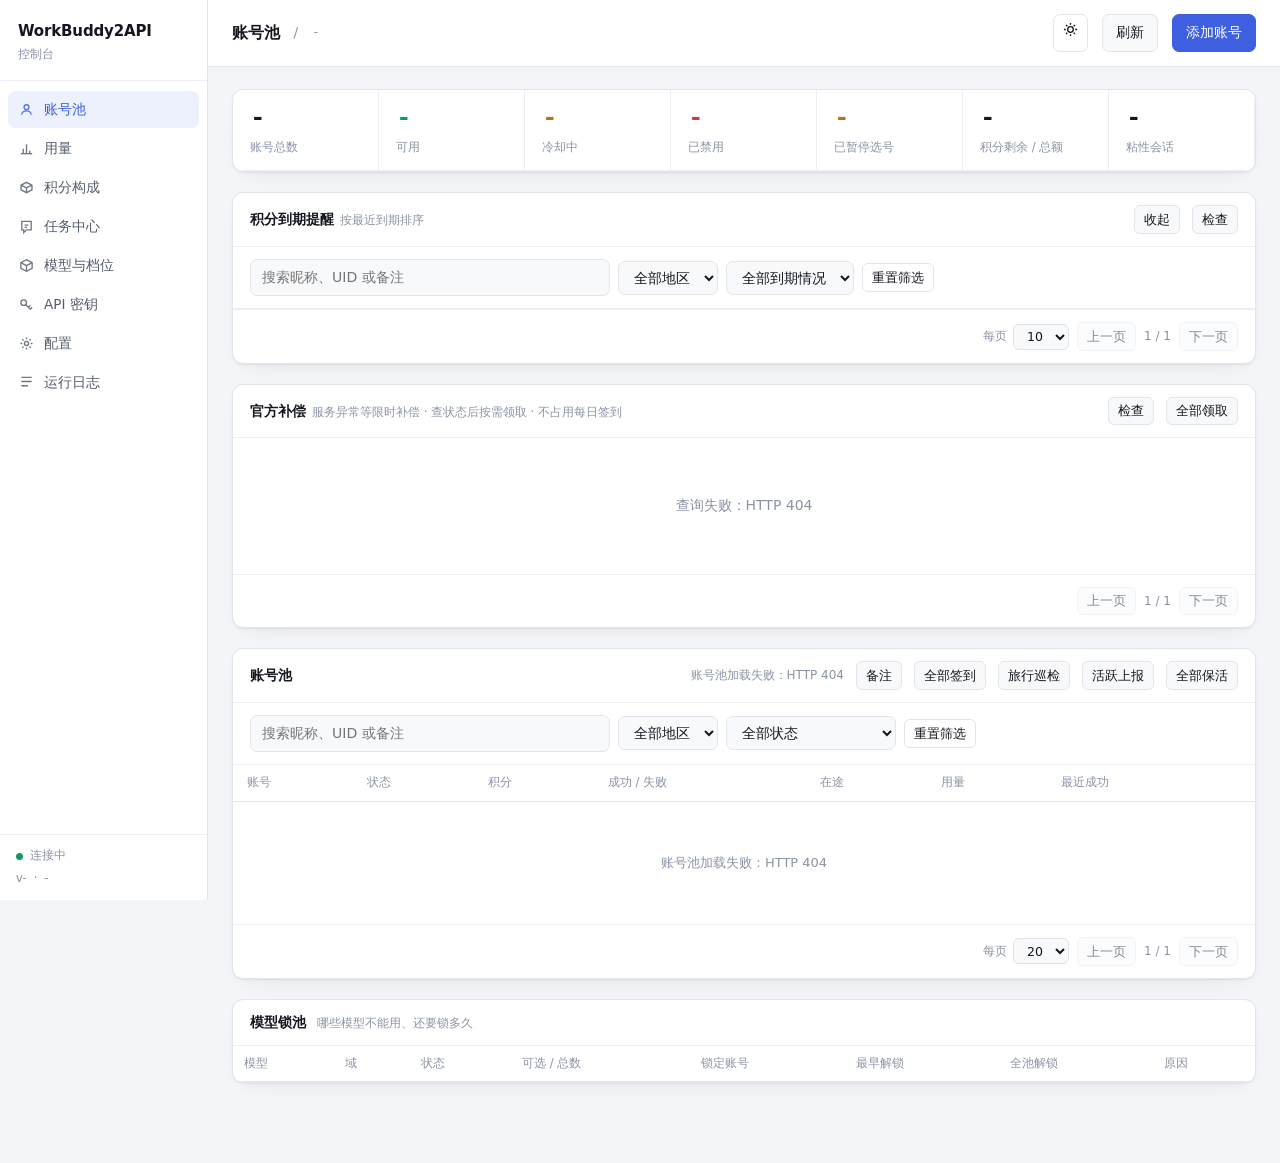
==== internal/panel/index.html @ a36b2958 "feat(panel): refine API key model permission editor" ====
<!DOCTYPE html>
<html lang="zh-CN" data-theme="dark">
<head>
<meta charset="utf-8">
<meta name="viewport" content="width=device-width, initial-scale=1">
<title>WorkBuddy2API · 控制台</title>
<style>
/* ── 设计令牌：明暗两套独立色板 ─────────────────────────────────────────
   冷石墨基调（仪表盘语言，非营销页）：底色分层 + 单一靛蓝强调（仅交互），
   语义色只给状态。等宽数字承载所有观测值，tabular-nums 对齐。 */
:root {
  --bg: #0c0e14; --surface: #14171f; --surface-2: #1a1e28; --raise: #202531;
  --line: #262c3a; --line-soft: #1e232e;
  --ink: #e8ebf2; --ink-2: #a8b0c2; --ink-3: #6b7488;
  --accent: #5b7cfa; --accent-ink: #ffffff; --accent-soft: rgba(91,124,250,.13);
  --ok: #3ddc97; --ok-soft: rgba(61,220,151,.12);
  --warn: #f5b544; --warn-soft: rgba(245,181,68,.12);
  --bad: #f0655f; --bad-soft: rgba(240,101,95,.12);
  --shadow: 0 1px 2px rgba(0,0,0,.4), 0 8px 24px -12px rgba(0,0,0,.5);
  --mono: ui-monospace, "Cascadia Mono", "SF Mono", Consolas, monospace;
  --sans: system-ui, -apple-system, "Segoe UI", "PingFang SC", "Microsoft YaHei", sans-serif;
}
[data-theme="light"] {
  --bg: #f4f5f8; --surface: #ffffff; --surface-2: #f8f9fb; --raise: #ffffff;
  --line: #e2e5ec; --line-soft: #eceef3;
  --ink: #14171f; --ink-2: #545c6e; --ink-3: #8b93a5;
  --accent: #3d5fe0; --accent-ink: #ffffff; --accent-soft: rgba(61,95,224,.09);
  --ok: #0f9d63; --ok-soft: rgba(15,157,99,.1);
  --warn: #b47611; --warn-soft: rgba(180,118,17,.11);
  --bad: #cf3b34; --bad-soft: rgba(207,59,52,.09);
  --shadow: 0 1px 2px rgba(16,20,32,.06), 0 8px 24px -14px rgba(16,20,32,.14);
}
* { box-sizing: border-box; margin: 0; padding: 0; }
[hidden] { display: none !important; }
html, body { height: 100%; }
body {
  background: var(--bg); color: var(--ink); font: 14px/1.55 var(--sans);
  -webkit-font-smoothing: antialiased;
}
::selection { background: var(--accent-soft); }
:focus-visible { outline: 2px solid var(--accent); outline-offset: 2px; border-radius: 4px; }
@media (prefers-reduced-motion: reduce) { * { transition: none !important; animation: none !important; } }

/* ── 壳层：左侧导航 + 主区 ─────────────────────────────────────────── */
.shell { display: grid; grid-template-columns: 208px 1fr; min-height: 100vh; }
.nav {
  background: var(--surface); border-right: 1px solid var(--line);
  display: flex; flex-direction: column; position: sticky; top: 0; height: 100vh;
}
.brand { padding: 20px 18px 16px; border-bottom: 1px solid var(--line-soft); }
.brand .name { font-weight: 650; letter-spacing: -.01em; font-size: 15px; }
.brand .sub { color: var(--ink-3); font-size: 11.5px; font-family: var(--mono); margin-top: 3px; }
.nav ul { list-style: none; padding: 10px 8px; flex: 1; }
.nav a {
  display: flex; align-items: center; gap: 10px; padding: 8px 11px; margin-bottom: 2px;
  color: var(--ink-2); text-decoration: none; border-radius: 7px; font-size: 13.5px;
}
.nav a:hover { background: var(--surface-2); color: var(--ink); }
.nav a.on { background: var(--accent-soft); color: var(--accent); font-weight: 550; }
.nav a svg { width: 15px; height: 15px; flex: none; opacity: .85; }
.nav .sig { padding: 12px 16px; border-top: 1px solid var(--line-soft); font-size: 11.5px; color: var(--ink-3); }
.nav .sig .row { display: flex; align-items: center; gap: 7px; }
/* 日志频道筛选 chips */
.chips { display: inline-flex; gap: 4px; align-items: center; }
.chips .chip { padding: 2px 10px; border-radius: 999px; }
.chips .chip.on { background: var(--accent-soft); color: var(--accent); border-color: transparent; font-weight: 550; }
.ln .lch { font-style: normal; display: inline-block; font-size: 10px; line-height: 1; padding: 2px 6px; border-radius: 4px; margin-right: 8px; vertical-align: 1px; }
.ln .lch.c-task { background: var(--accent-soft); color: var(--accent); }
.ln .lch.c-chat { background: var(--ok-soft); color: var(--ok); }
.ln .lch.c-sys { background: var(--surface-2); color: var(--ink-3); }

/* 任务中心 */
.tc-empty { display: flex; flex-direction: column; align-items: center; gap: 6px; padding: 42px 16px; color: var(--ink-3); }
.tc-empty svg { width: 42px; height: 42px; opacity: .55; margin-bottom: 6px; }
.tc-empty .t { font-weight: 550; color: var(--ink-2); }
.tc-empty .d { font-size: 12.5px; max-width: 34em; text-align: center; }
.sel-note { display: inline-flex; align-items: center; gap: 6px; font-size: 12px; color: var(--ink-3); white-space: nowrap; flex: none; }
.sel-note select {
  appearance: none; -webkit-appearance: none;
  background: var(--surface-2) url("data:image/svg+xml,%3Csvg xmlns='http://www.w3.org/2000/svg' width='10' height='6' viewBox='0 0 10 6'%3E%3Cpath d='M1 1l4 4 4-4' fill='none' stroke='%23888' stroke-width='1.6' stroke-linecap='round'/%3E%3C/svg%3E") no-repeat right 8px center;
  border: 1px solid var(--line); border-radius: 7px; color: var(--ink);
  font: 550 12px var(--sans); padding: 3px 24px 3px 9px; cursor: pointer;
}
.qprog { display: flex; align-items: center; gap: 12px; padding: 12px 16px 0; }
.qprog .qbar { flex: 1; height: 4px; border-radius: 3px; background: var(--surface-2); overflow: hidden; }
.qprog .qbar i { display: block; height: 100%; width: 0; background: var(--accent); border-radius: 3px; transition: width .5s ease; }
.qprog .note { font-variant-numeric: tabular-nums; white-space: nowrap; }
.qgroup { padding: 4px 0 10px; }
.qgroup + .qgroup { border-top: 1px solid var(--line-soft); }
.qgroup header {
  display: flex; align-items: baseline; gap: 9px; padding: 10px 16px 6px;
  background: none; border: none; box-shadow: none;
}
.qgroup header .nm { font-weight: 600; font-size: 13.5px; }
.qgroup header .cnt { font-size: 12px; color: var(--ink-3); font-variant-numeric: tabular-nums; }
.qrow {
  display: grid; grid-template-columns: 118px 1fr 52px 84px minmax(120px, 240px);
  gap: 10px; align-items: center; padding: 7.5px 16px; font-size: 13px;
}
.qrow:hover { background: var(--surface-2); }
.qrow .code { font: 11.5px/1.35 var(--mono); color: var(--ink-3); overflow: hidden; text-overflow: ellipsis; white-space: nowrap; }
.qrow .name { display: flex; align-items: center; gap: 7px; min-width: 0; }
.qrow .name .t { overflow: hidden; text-overflow: ellipsis; white-space: nowrap; }
.qrow .prog { font-variant-numeric: tabular-nums; color: var(--ink-2); text-align: right; }
.qrow .st { display: inline-flex; align-items: center; gap: 6px; white-space: nowrap; }
.qrow .msg { font-size: 12px; color: var(--ink-2); overflow: hidden; text-overflow: ellipsis; white-space: nowrap; }
.qdot { width: 7px; height: 7px; border-radius: 50%; flex: none; }
.qdot.done { background: var(--ok); }
.qdot.run { background: var(--accent); animation: qpulse 1.2s ease-in-out infinite; }
.qdot.wait { background: none; border: 1.5px solid var(--ink-3); }
.qdot.err { background: var(--bad); }
.qdot.skip { background: var(--ink-3); }
@keyframes qpulse { 50% { opacity: .35; } }
@media (prefers-reduced-motion: reduce) { .qdot.run { animation: none; } }
.srow { display: grid; grid-template-columns: minmax(150px, 210px) 1fr auto; gap: 14px; align-items: center; padding: 13px 16px; }
.srow + .srow { border-top: 1px solid var(--line-soft); }
.srow .who .nm { font-weight: 600; font-size: 13.5px; overflow: hidden; text-overflow: ellipsis; white-space: nowrap; }
.srow .who .id { font: 10.5px var(--mono); color: var(--ink-3); margin-top: 2px; overflow: hidden; text-overflow: ellipsis; white-space: nowrap; }
.shead {
  display: grid; grid-template-columns: minmax(150px, 210px) 1fr auto;
  gap: 14px; align-items: center; padding: 9px 16px 7px;
  font-size: 11.5px; color: var(--ink-3); border-bottom: 1px solid var(--line-soft);
}
.shead .stasks span { overflow: hidden; text-overflow: ellipsis; white-space: nowrap; }
.stasks { display: grid; grid-template-columns: repeat(5, minmax(64px, 1fr)); gap: 6px 10px; }
.stask { display: inline-flex; align-items: center; gap: 6px; font-size: 12.5px; color: var(--ink-2); }
.stask .mark { font-size: 13px; line-height: 1; width: 14px; text-align: center; flex: none; }
.stask.ok .mark { color: var(--ok); }
.stask.warn .mark { color: var(--warn); } .stask.warn .fr { color: var(--warn); font-variant-numeric: tabular-nums; }
.stask.todo { color: var(--ink-3); }
.srow .luck { display: flex; align-items: center; gap: 5px; font-size: 12.5px; color: var(--ink-2); font-variant-numeric: tabular-nums; white-space: nowrap; }
.srow .luck svg { width: 14px; height: 14px; opacity: .7; }
.srow .err { grid-column: 1 / -1; font-size: 12px; color: var(--bad); margin-top: -4px; }
.pulse { width: 7px; height: 7px; border-radius: 50%; background: var(--ok); flex: none; }
.pulse.bad { background: var(--bad); }
.pulse.warn { background: var(--warn); }

.main { min-width: 0; display: flex; flex-direction: column; }
.topbar {
  display: flex; align-items: center; gap: 14px; padding: 14px 24px;
  border-bottom: 1px solid var(--line); background: var(--surface); position: sticky; top: 0; z-index: 20;
}
.topbar h2 { font-size: 15.5px; font-weight: 620; letter-spacing: -.01em; }
.topbar .sep { color: var(--ink-3); }
.topbar .meta { color: var(--ink-3); font-size: 12px; font-family: var(--mono); }
.topbar .grow { flex: 1; }
.view { padding: 22px 24px 60px; max-width: 1560px; margin: 0 auto; width: 100%; }
.view[hidden] { display: none; }

/* ── 控件 ─────────────────────────────────────────────────────────── */
button {
  font: inherit; color: var(--ink); background: var(--surface-2);
  border: 1px solid var(--line); border-radius: 7px; padding: 7px 13px; cursor: pointer;
  transition: border-color .12s, background .12s;
}
button:hover:not(:disabled) { border-color: var(--accent); }
button:disabled { opacity: .5; cursor: default; }
button.primary { background: var(--accent); border-color: var(--accent); color: var(--accent-ink); font-weight: 550; }
button.primary:hover:not(:disabled) { filter: brightness(1.08); }
button.ghost { background: transparent; }
button.danger { color: var(--bad); }
button.danger:hover:not(:disabled) { border-color: var(--bad); }
button.xs { padding: 3.5px 9px; font-size: 12.5px; border-radius: 6px; white-space: nowrap; }
/* select.xs：header 里的紧凑选择框。通用 input/select 规则是 width:100%（表单页用），
   header 里若不收窄会把同行 note 挤到换行——收成内容宽并压小外观，与 button.xs 同款。 */
select.xs { width: auto; padding: 3.5px 9px; font-size: 12.5px; border-radius: 6px; }
button.icon { padding: 7px 9px; }
input, select {
  font: inherit; color: var(--ink); background: var(--surface-2);
  border: 1px solid var(--line); border-radius: 7px; padding: 7px 11px; width: 100%;
}
input:focus, select:focus { outline: none; border-color: var(--accent); }
input.invalid { border-color: var(--bad); background: var(--bad-soft); }
input.invalid:focus { border-color: var(--bad); }
input[type=checkbox] { width: auto; accent-color: var(--accent); }
label.fld { display: block; margin-bottom: 14px; }
label.fld > .lb { display: block; font-size: 12.5px; color: var(--ink-2); margin-bottom: 5px; }
label.fld > .hint { display: block; font-size: 11.5px; color: var(--ink-3); margin-top: 4px; }
.inline { display: flex; align-items: center; gap: 9px; }

/* ── 统计条（观测区）──────────────────────────────────────────────── */
.stats {
  display: grid; grid-template-columns: repeat(7, 1fr);
  border: 1px solid var(--line); border-radius: 11px; background: var(--surface);
  overflow: hidden; margin-bottom: 20px; box-shadow: var(--shadow);
}
@media (max-width: 980px) { .stats { grid-template-columns: repeat(3, 1fr); } }
@media (max-width: 560px) { .stats { grid-template-columns: repeat(2, 1fr); } }
.stat { padding: 14px 17px; border-right: 1px solid var(--line-soft); border-bottom: 1px solid var(--line-soft); }
.stat .v { font: 600 26px/1.15 var(--mono); font-variant-numeric: tabular-nums; letter-spacing: -.02em; white-space: nowrap; }
.stat .k { color: var(--ink-3); font-size: 11.5px; margin-top: 5px; }
.stat.good .v { color: var(--ok); } .stat.warn .v { color: var(--warn); } .stat.bad .v { color: var(--bad); }

/* ── 面板块 ───────────────────────────────────────────────────────── */
.box { background: var(--surface); border: 1px solid var(--line); border-radius: 11px; box-shadow: var(--shadow); margin-bottom: 20px; overflow: hidden; }
.box > header { display: flex; align-items: center; gap: 12px; padding: 12px 17px; border-bottom: 1px solid var(--line-soft); }
.box > header h3 { font-size: 13.5px; font-weight: 600; }
.box > header h3 .hint { font-size: 11.5px; font-weight: 400; color: var(--ink-3); margin-left: 6px; }
.box > header .grow { flex: 1; }
.box > header .note { color: var(--ink-3); font-size: 12px; white-space: nowrap; }
/* 面板块头部的下拉/输入按内容取宽：全局 input/select 是 width:100%（配置表单要整行），
   在 header 里会把标题挤成两行、把"近 3 天"这类短选项拉成一整条。 */
.box > header select, .box > header input { width: auto; }
.box > header h3 { white-space: nowrap; }
.box .pad { padding: 17px; }
.list-tools, .list-pager { display: flex; flex-wrap: wrap; align-items: center; gap: 8px; }
.list-tools { padding: 12px 17px; border-bottom: 1px solid var(--line-soft); }
.list-tools input[type=search] { flex: 1 1 220px; min-width: 140px; width: auto; max-width: 360px; }
.list-tools select { width: auto; max-width: 100%; }
.list-tools .note { margin-left: auto; color: var(--ink-3); font-size: 12px; }
.list-pager { padding: 12px 17px; border-top: 1px solid var(--line-soft); font-size: 12px; color: var(--ink-3); }
.list-pager .page-info { flex: 1 1 180px; font-variant-numeric: tabular-nums; }
.list-pager label { display: inline-flex; align-items: center; gap: 6px; }
.list-pager select { width: auto; }
#expPad { padding: 0; }
#expList { padding: 0 17px; }
#expBox > header { flex-wrap: wrap; }
#expBox > header h3 { white-space: normal; }
#expBox > header .grow { display: none; }
#expBox > header .note { flex: 1 1 260px; white-space: normal; }
#expBox > header button { flex: none; }
@media (max-width: 600px) {
  .list-tools, .list-pager { padding: 10px 12px; }
  .list-tools input[type=search] { flex-basis: 100%; max-width: none; }
  .list-tools .note { flex-basis: 100%; margin-left: 0; }
  .list-pager .page-info { flex-basis: 100%; }
  #expList { padding: 0 12px; }
  #expBox > header .note { flex-basis: 180px; }
}
/* 补偿活动行：昵称 / 状态标 / 截止倒计时 / 额度 / 领取按钮，单行紧凑排布。
   沿用 .tag 体系染色（ok=已领、warn=待领、bad=临期、mute=中性信息）。 */
.comp-row { display: flex; align-items: center; gap: 9px; padding: 7px 0; border-bottom: 1px solid var(--line-soft); }
.comp-row:last-child { border-bottom: none; }

/* ── 账号表（签名元素：健康色条 + 积分量条）───────────────────────── */
.tbl-wrap { overflow-x: auto; }
.acc { width: 100%; border-collapse: collapse; font-size: 13px; min-width: 640px; }
.acc th {
  text-align: left; font-weight: 500; font-size: 11.5px; color: var(--ink-3);
  padding: 9px 11px; border-bottom: 1px solid var(--line); white-space: nowrap;
}
.acc td { padding: 11px; border-bottom: 1px solid var(--line-soft); vertical-align: middle; }
.acc tr:last-child td { border-bottom: none; }
.acc tbody tr:hover { background: var(--surface-2); }
/* 健康色条用真实单元格（td.mark）实现，而不是 tr::before 伪元素：
   伪元素在表格行内会被浏览器当作匿名单元格插入行首，整行内容右移一列、
   与表头错位——窗口越宽列越宽越明显。 */
.acc .mark { width: 3px; min-width: 3px; padding: 0; }
.acc .mark i { display: block; width: 3px; height: 100%; min-height: 36px; background: var(--ok); }
.acc tbody tr.cool .mark i { background: var(--warn); }
.acc tbody tr.off .mark i { background: var(--bad); }
/* 模型表无色条（健康指示只属于账号表）。 */
.acc.md .mark { display: none; }
/* 操作列用 width:1px + nowrap 的经典技巧：列宽恰为内容宽，其余列按内容自适应 */
.acc .c-acts { width: 1px; white-space: nowrap; }
/* 档位标签列：允许换行在标签之间（不拆字），并给足最小宽度 */
.acc .efs { min-width: 150px; }
.acc .efs .tag { margin: 1px 0; }
/* 模型表：紧凑一些，7 列在常见窗口下尽量免横向滚动 */
.acc.md { min-width: 700px; }
.acc.md th, .acc.md td { padding: 10px 9px; }
.who { min-width: 118px; max-width: 200px; }
#taskTable .who { max-width: 360px; }
#taskTable .who .nm, #taskTable .who .id { white-space: normal; word-break: break-all; }
.who .nm { font-weight: 550; overflow: hidden; text-overflow: ellipsis; white-space: nowrap; }
.who .id { font-family: var(--mono); font-size: 11.5px; color: var(--ink-3); margin-top: 1px; overflow: hidden; text-overflow: ellipsis; white-space: nowrap; }
.acc.md .who .nm { display: flex; align-items: center; gap: 6px; min-width: 0; }
.acc.md .who .nm .mid { min-width: 0; overflow: hidden; text-overflow: ellipsis; }
.realm-tag { display: inline-block; margin-left: 6px; padding: 1px 5px; border-radius: 4px; font: 500 10px/1 var(--sans); color: var(--accent); background: var(--accent-soft); border: 1px solid color-mix(in srgb, var(--accent) 22%, transparent); vertical-align: 1px; }
.realm-row { display: flex; align-items: center; gap: 14px; padding: 4px 0 10px; }
.realm-opt { display: inline-flex; align-items: center; gap: 5px; font-size: 12.5px; color: var(--ink-2); cursor: pointer; }
.realm-opt input { accent-color: var(--accent); margin: 0; }
.num { font-family: var(--mono); font-variant-numeric: tabular-nums; white-space: nowrap; }
.usage-cell { min-width: 268px; }
.usage-line {
  display: inline-flex; align-items: center; gap: 4px; max-width: 100%;
  font: 600 11.5px/1.25 var(--mono); font-variant-numeric: tabular-nums; white-space: nowrap;
}
.usage-item {
  display: inline-flex; align-items: baseline; padding: 3px 6px; border: 1px solid transparent;
  border-radius: 5px; background: var(--surface-2);
}
.usage-item b { font-weight: 650; }
.usage-item em { margin-left: 2px; font: 500 10px/1 var(--sans); font-style: normal; }
.usage-count { color: var(--accent); background: var(--accent-soft); border-color: color-mix(in srgb, var(--accent) 18%, transparent); }
.usage-total {
  color: var(--accent); background: var(--accent-soft);
  border-color: color-mix(in srgb, var(--accent) 24%, transparent);
  box-shadow: inset 0 0 0 1px color-mix(in srgb, var(--accent) 6%, transparent);
}
.usage-total b { font-size: 12px; letter-spacing: -.02em; }
.usage-total em { color: var(--ink-2); }
.usage-latency { color: var(--warn); background: var(--warn-soft); border-color: color-mix(in srgb, var(--warn) 18%, transparent); }
.usage-rate { color: var(--ok); background: var(--ok-soft); border-color: color-mix(in srgb, var(--ok) 18%, transparent); }
.cred { min-width: 84px; }
.cred .n { font-family: var(--mono); font-variant-numeric: tabular-nums; font-size: 13px; white-space: nowrap; }
.cred .n .of { color: var(--ink-3); font-size: 11px; }
.bar { height: 3px; background: var(--line); border-radius: 2px; margin-top: 5px; overflow: hidden; max-width: 88px; }
.bar i { display: block; height: 100%; background: var(--accent); border-radius: 2px; }
.tag {
  display: inline-flex; align-items: center; gap: 5px; padding: 1px 9px;
  border-radius: 999px; font-size: 11.5px; font-weight: 500; white-space: nowrap;
}
.tag.ok { background: var(--ok-soft); color: var(--ok); }
.tag.warn { background: var(--warn-soft); color: var(--warn); }
.tag.bad { background: var(--bad-soft); color: var(--bad); }
.tag.mute { background: var(--surface-2); color: var(--ink-3); border: 1px solid var(--line); }
.md-avail { flex: none; padding: 0 6px; font-size: 10.5px; line-height: 16px; }
.rate-limits { display: flex; flex-direction: column; gap: 4px; margin-top: 6px; min-width: 210px; }
.rate-limit {
  display: flex; align-items: baseline; gap: 6px; padding: 4px 7px;
  border: 1px solid color-mix(in srgb, var(--warn) 24%, var(--line));
  border-radius: 6px; background: var(--warn-soft); font-size: 11.5px; line-height: 1.35;
}
.rate-limit.model-unavailable { border-color: var(--line); background: var(--surface-2); color: var(--ink-3); }
.rate-limit b { color: var(--ink); font-family: var(--mono); font-weight: 600; }
.rate-limit span { color: var(--ink-2); }
.acts { display: flex; gap: 5px; justify-content: flex-end; white-space: nowrap; }
.acts button { padding: 3.5px 8px; font-size: 12.5px; white-space: nowrap; flex: none; }

.empty { padding: 40px 20px; text-align: center; color: var(--ink-3); }
.empty .big { font-size: 14px; color: var(--ink-2); margin-bottom: 6px; }

/* ── 日志（终端质感）────────────────────────────────────────────── */
#logBox {
  max-height: 420px; overflow: auto; margin: 0; padding: 15px 17px;
  font: 12px/1.75 var(--mono); white-space: pre-wrap; word-break: break-all; color: var(--ink-2);
}
#logBox .ln { display: block; }
#logBox .ln.e { color: var(--bad); }
#logBox .ln.w { color: var(--warn); }
#view-logs .box > header { flex-wrap: wrap; }
#reqSummary, #reqNote { min-width: 0; overflow: hidden; text-overflow: ellipsis; white-space: nowrap; }
#reqSummary { flex: 1 1 320px; }
#reqNote { flex: 0 1 260px; text-align: right; }

/* ── 配置表单 ─────────────────────────────────────────────────────── */
.grid2 { display: grid; grid-template-columns: 1fr 1fr; gap: 0 20px; }
.grid3 { display: grid; grid-template-columns: 1fr 1fr 1fr; gap: 0 16px; }
@media (max-width: 860px) { .grid2, .grid3 { grid-template-columns: 1fr; } }
fieldset { border: none; margin-bottom: 6px; }
legend { font-size: 12px; color: var(--ink-3); font-weight: 600; padding-bottom: 10px; }
.hr { height: 1px; background: var(--line-soft); margin: 4px 0 16px; }
.switch { display: flex; align-items: center; justify-content: space-between; padding: 9px 0; }
.switch .lb { font-size: 13.5px; }
.savebar {
  display: flex; align-items: center; gap: 12px; padding: 13px 17px;
  border-top: 1px solid var(--line-soft); background: var(--surface-2);
  position: sticky; bottom: 0;
}
.savebar .grow { flex: 1; }
.restart-note { color: var(--warn); font-size: 12.5px; }

/* ── 弹层 ─────────────────────────────────────────────────────────── */
.veil { position: fixed; inset: 0; background: rgba(6,8,13,.62); backdrop-filter: blur(2px); display: none; z-index: 60; }
.veil.on { display: flex; align-items: center; justify-content: center; padding: 20px; }
.dlg {
  background: var(--surface); border: 1px solid var(--line); border-radius: 13px;
  width: 560px; max-width: 100%; max-height: 86vh; display: flex; flex-direction: column;
  box-shadow: 0 24px 64px -24px rgba(0,0,0,.6);
}
.dlg header { padding: 17px 20px 13px; border-bottom: 1px solid var(--line-soft); }
.dlg header h3 { font-size: 15px; font-weight: 620; }
.dlg header .hint { color: var(--ink-3); font-size: 12.5px; margin-top: 5px; }
.dlg .body { padding: 18px 20px; overflow: auto; }
.dlg footer { padding: 13px 20px; border-top: 1px solid var(--line-soft); display: flex; gap: 10px; }
.dlg footer .grow { flex: 1; }
.dlg .tabs { display: inline-flex; gap: 2px; background: var(--surface-2); border-radius: 9px; padding: 3px; margin-left: 10px; vertical-align: middle; }
.dlg .tabs .tab { padding: 4px 14px; border-radius: 7px; border: none; background: transparent; color: var(--ink-3); font: 550 12.5px var(--sans); cursor: pointer; }
.dlg .tabs .tab.on { background: var(--surface); color: var(--ink); box-shadow: 0 1px 3px rgba(0,0,0,.25); }
.tab-panel + .tab-panel { border-top: 1px solid var(--line-soft); margin: 0 -20px; padding: 14px 20px 0; }
.url {
  background: var(--surface-2); border: 1px solid var(--line); border-radius: 8px;
  padding: 11px 13px; font: 12px var(--mono); word-break: break-all; color: var(--accent);
  margin: 8px 0 12px; user-select: all;
}
.state { font-size: 13px; color: var(--ink-2); display: flex; align-items: center; gap: 8px; }
.state.ok { color: var(--ok); } .state.err { color: var(--bad); }
.dots::after { content: "…"; animation: blink 1.2s steps(4) infinite; }
@keyframes blink { 0% { opacity: 1; } 50% { opacity: .3; } 100% { opacity: 1; } }

/* ── 券码弹窗（票券式卡片，类名全部 vc- 前缀防越界）────────────────── */
.vc-acct { display: flex; align-items: baseline; gap: 7px; margin: 18px 2px 8px;
  font-size: 12px; color: var(--ink-3); }
.vc-acct:first-child { margin-top: 4px; }
.vc-acct .nm { font-weight: 650; font-size: 13px; color: var(--ink-2); }
.vc { border: 1px solid var(--line); border-radius: 11px; overflow: hidden; margin: 0 0 10px;
  background: var(--surface); transition: border-color .15s; }
.vc:hover { border-color: var(--accent); }
.vc .hd { display: flex; align-items: center; gap: 8px; padding: 12px 14px 4px; }
.vc .hd .nm { font-weight: 640; font-size: 14px; }
.vc .hd .tag { margin-left: auto; }
.vc .meta { padding: 2px 14px 10px; font-size: 11.5px; color: var(--ink-3); }
.vc .sep { border-top: 1px dashed var(--line); margin: 0 12px; }
.vc .ft { display: flex; align-items: center; gap: 12px; padding: 10px 14px; }
.vc .ft .lab { font-size: 11.5px; color: var(--ink-3); flex: none; }
.vc .ft code { font: 600 15px/1 var(--mono); letter-spacing: 1.2px; user-select: all;
  background: var(--surface-2); border: 1px solid var(--line-soft);
  border-radius: 7px; padding: 7px 12px; }
.vc .ft .acts { margin-left: auto; display: flex; gap: 8px; flex: none; }
.vc .vc-qr { border-top: 1px dashed var(--line); padding: 14px; display: flex; justify-content: center; }
.vc .vc-qr svg { border-radius: 6px; }
/* 过期态：只淡标题与元信息（保持券码可读），边框改虚线示意作废 */
.vc.expired { border-style: dashed; }
.vc.expired .hd, .vc.expired .meta { opacity: .55; }

/* ── Toast ───────────────────────────────────────────────────────── */
#toasts { position: fixed; right: 20px; bottom: 20px; z-index: 90; display: flex; flex-direction: column; gap: 8px; align-items: flex-end; }
.tst {
  background: var(--raise); border: 1px solid var(--line); border-left: 3px solid var(--ink-3);
  border-radius: 8px; padding: 10px 15px; font-size: 13px; box-shadow: var(--shadow); max-width: 380px;
}
.tst.ok { border-left-color: var(--ok); } .tst.err { border-left-color: var(--bad); }

@media (max-width: 760px) {
  .shell { grid-template-columns: 1fr; }
  .nav { position: static; height: auto; flex-direction: row; align-items: center; overflow-x: auto; }
  .nav ul { display: flex; padding: 8px; } .nav .sig { border: none; }
  .stat { border-right: none; border-bottom: 1px solid var(--line-soft); }
}
  /* ── 用量视图 ─────────────────────────────────────────────────────
     这一页一屏要放下「两组 KPI + 图表 + 三张表」，所以视觉语言比账号池更轻：
     卡片用左侧色轨区分语义，数字用等宽体对齐，分隔靠留白而不是更多边框。 */
  /* KPI 卡：左侧 3px 色轨是唯一的重色，数值大、标签小，扫一眼就能读出量级。 */
  .kpis { display: grid; grid-template-columns: repeat(6, minmax(0, 1fr));
    gap: 10px; padding: 14px 17px 2px; }
  .kpis.k4 { grid-template-columns: repeat(4, minmax(0, 1fr)); }
  @media (max-width: 1180px) { .kpis { grid-template-columns: repeat(3, minmax(0, 1fr)); } }
  @media (max-width: 700px) { .kpis, .kpis.k4 { grid-template-columns: repeat(2, minmax(0, 1fr)); } }
  .kpi {
    position: relative; min-width: 0; overflow: hidden;
    background: var(--surface-2); border: 1px solid var(--line-soft);
    border-radius: 10px; padding: 11px 14px 12px 16px;
  }
  .kpi::before {
    content: ''; position: absolute; left: 0; top: 0; bottom: 0; width: 3px;
    background: var(--kpi-c, var(--ink-3)); opacity: .9;
  }
  .kpi .k { font-size: 11.5px; color: var(--ink-3); white-space: nowrap;
    overflow: hidden; text-overflow: ellipsis; }
  .kpi .v { font: 600 23px/1.15 var(--mono); font-variant-numeric: tabular-nums;
    letter-spacing: -.02em; margin-top: 5px; white-space: nowrap; }
  .kpi .s { font-size: 11px; color: var(--ink-3); margin-top: 4px; white-space: nowrap;
    overflow: hidden; text-overflow: ellipsis; }
  .kpi.c-accent { --kpi-c: var(--accent); } .kpi.c-accent .v { color: var(--accent); }
  .kpi.c-ok { --kpi-c: var(--ok); } .kpi.c-ok .v { color: var(--ok); }
  .kpi.c-warn { --kpi-c: var(--warn); } .kpi.c-warn .v { color: var(--warn); }
  .kpi.c-bad { --kpi-c: var(--bad); } .kpi.c-bad .v { color: var(--bad); }
  .kpi.c-mute { --kpi-c: var(--line); }
  /* 中性但带一点主色：用于 prompt / 平均延迟这类"要看但不抢眼"的指标——
     纯灰轨在深色主题下几乎看不见，纯主色又会让六张卡都在喊。 */
  .kpi.c-soft { --kpi-c: color-mix(in srgb, var(--accent) 45%, var(--line)); }
  /* KPI 内的构成条（总 token 卡的 prompt/completion 占比） */
  .kpi .kbar { display: flex; height: 4px; border-radius: 3px; overflow: hidden;
    background: var(--line); margin-top: 7px; }
  .kpi .kbar i { display: block; height: 100%; min-width: 2px; }

  .uschart { border: 1px solid var(--line-soft); border-radius: 10px; overflow: hidden;
    background: var(--surface-2); }
  .uschart-hd { display: flex; align-items: center; gap: 10px; padding: 10px 14px;
    border-bottom: 1px solid var(--line-soft); font-size: 12px; }
  .uschart-hd .lb { color: var(--ink-2); font-weight: 600; }
  .uschart-hd .legend { color: var(--ink-3); font-size: 11.5px; display: flex; align-items: center; gap: 6px; }
  .uschart-hd .legend .sep { width: 1px; height: 11px; background: var(--line); margin: 0 3px; }
  .uschart-hd .sw { width: 9px; height: 9px; border-radius: 2px; display: inline-block; }
  .uschart-hd .sw-p { background: var(--accent); }
  .uschart-hd .sw-c { background: var(--ok); }
  .uschart-hd .sw-t { background: var(--warn); }
  .uschart-body { padding: 8px 10px 4px; }
  .uschart-body svg { display: block; width: 100%; height: auto; }
  .uschart-body .ax { stroke: var(--line); stroke-width: 1; }
  .uschart-body .gl { stroke: var(--line-soft); stroke-width: 1; stroke-dasharray: 2 3; opacity: .75; }
  .uschart-body .avg { stroke: var(--warn); stroke-width: 1; stroke-dasharray: 4 4; opacity: .55; }
  .uschart-body .tk { fill: var(--ink-3); font: 10px var(--mono); }
  .uschart-body .tk-avg { fill: var(--warn); font: 10px var(--mono); opacity: .9; }
  .uschart-body .tk-peak { fill: var(--ink-2); font: 600 10px var(--mono); }
  .uschart-body rect.usbar { transition: opacity .12s; }
  .uschart-body rect.usbar:hover { opacity: .78; }
  .uschart-body .us-empty { padding: 30px 0; text-align: center; color: var(--ink-3); font-size: 12.5px; }

  /* 用量表内的 prompt/completion 占比条。用 .us-mix 而不是复用账号池的 .bar：
     全局 .bar 是块级容器（积分条），同优先级下会互相覆盖（v1.9.0 回归）。 */
  .us-mix { display: flex; height: 3px; border-radius: 2px; overflow: hidden;
    background: var(--line); margin-top: 5px; min-width: 60px; }
  .us-mix i { display: block; height: 100%; }
  .us-mix .p { background: var(--accent); }
  .us-mix .c { background: var(--ok); }
  /* 表内 zebra：三张表行数多，靠极淡的交替底色帮眼睛横向对齐。 */
  .acc.zebra tbody tr:nth-child(even) { background: color-mix(in srgb, var(--surface-2) 55%, transparent); }
  .acc.zebra tbody tr:hover { background: var(--surface-2); }

  /* ── 积分构成 ───────────────────────────────────────────────── */
  .pk-grid { display: flex; flex-wrap: wrap; gap: 10px; }
  .pk-card { flex: 1 1 220px; min-width: 200px; border: 1px solid var(--line-soft);
    border-radius: 8px; padding: 11px 13px; }
  .pk-card .who { display: flex; align-items: baseline; gap: 7px; margin-bottom: 7px; }
  .pk-card .nm { font-weight: 600; font-size: 13px; }
  .pk-card .realm { font-size: 11px; color: var(--ink-3); font-family: var(--mono); }
  .pk-card .big { font: 600 24px/1.1 var(--mono); font-variant-numeric: tabular-nums; }
  .pk-card .sub { font-size: 11.5px; color: var(--ink-3); margin-top: 3px; }
  .pk-card .mixbar { display: flex; height: 7px; border-radius: 4px; overflow: hidden;
    margin-top: 8px; background: var(--surface-2); }
  .pk-card .mixbar i { display: block; height: 100%; }
  .pk-card .err { color: var(--warn); font-size: 12px; }
  .pk-legend { display: flex; flex-wrap: wrap; gap: 4px 12px; margin-top: 7px;
    font-size: 11px; color: var(--ink-3); }
  .pk-legend span { display: flex; align-items: center; gap: 5px; }
  .pk-legend i { width: 9px; height: 9px; border-radius: 2px; display: inline-block; }
  .pk-group-summary td { padding: 7px 11px; background: var(--surface-2); }
  .pk-group-toggle { width: 100%; padding: 4px 0; border: 0; background: transparent;
    color: var(--ink-2); text-align: left; }
  .pk-group-toggle:hover:not(:disabled) { border: 0; color: var(--accent); }
  .pk-hidden-row[hidden] { display: none; }
  .pk-hidden-row td { color: var(--ink-3); }
  .pk-expiry-chart { max-height: 260px; overflow-y: auto; overflow-x: hidden;
    scrollbar-gutter: stable; scrollbar-width: thin; padding-right: 10px;
    overscroll-behavior: contain; }
  .pk-expiry-hdr { display: grid; grid-template-columns: 64px minmax(80px, 1fr) 72px;
    align-items: center; gap: 9px; margin-bottom: 4px; color: var(--ink-3);
    font-size: 11px; }
  .pk-expiry-hdr > b { text-align: right; font-weight: 600; }
  .pk-expiry-row { display: grid; grid-template-columns: 64px minmax(80px, 1fr) 72px;
    align-items: center; gap: 9px; min-height: 30px; padding-right: 2px; }
  .pk-expiry-row > span { color: var(--ink-3); font-size: 11.5px; }
  .pk-expiry-row > b { text-align: right; font: 600 11.5px var(--mono);
    font-variant-numeric: tabular-nums; overflow-wrap: anywhere; }
  .pk-expiry-track { display: flex; align-items: stretch; gap: 2px; height: 9px;
    border-radius: 5px; background: var(--surface-2); overflow: hidden; }
  .pk-expiry-seg { display: block; min-width: 3px; height: 100%; cursor: default;
    background: var(--seg-color, var(--accent)); transition: filter .15s, transform .15s; }
  .pk-expiry-seg:hover { filter: brightness(1.12); transform: scaleY(1.35); }
  .pk-expiry-legend { display: flex; flex-wrap: wrap; gap: 5px 12px; margin-top: 8px;
    color: var(--ink-3); font-size: 11px; }
  .pk-expiry-legend span { display: inline-flex; align-items: center; gap: 5px; }
  .pk-expiry-legend i { width: 9px; height: 9px; border-radius: 3px; flex: 0 0 9px; }
  .pk-expiry-foot { margin-top: 9px; padding-top: 8px; border-top: 1px solid var(--line-soft);
    color: var(--ink-3); font-size: 11px; }
  .pk-expiry-empty { padding: 22px 0; text-align: center; color: var(--ink-3); font-size: 12px; }
  .pk-card .expirybar { display: flex; height: 5px; border-radius: 3px; overflow: hidden;
    margin-top: 6px; background: var(--surface-2); }
  .pk-card .expirybar i { display: block; height: 100%; min-width: 2px; }

  /* ── 筛选栏（模型档位 / 运行日志 / 用量共用）─────────────────────────
     面板控件默认 input/select 是 width:100%（配置表单要整行），筛选栏里必须显式
     收回宽度，否则第一个控件会把整行撑满、后面的控件被挤到下一行。 */
  .fbar {
    display: flex; align-items: center; gap: 8px; flex-wrap: wrap;
    padding: 10px 17px; border-bottom: 1px solid var(--line-soft); background: var(--surface-2);
  }
  .fbar > input, .fbar > select {
    width: auto; padding: 5px 10px; font-size: 12.5px; border-radius: 6px;
  }
  .fbar > input[type=search] { min-width: 200px; flex: 0 1 280px; }
  .fbar > input[type=search]::-webkit-search-cancel-button { cursor: pointer; }
  .fbar .grow { flex: 1; }
  .fbar .flab { color: var(--ink-3); font-size: 12px; white-space: nowrap; }
  .fbar select { cursor: pointer; }
  /* 用量总览的头部在「自定义」态会多出两个时间输入框：允许换行，宁可整组折到
     下一行，也不要把标题挤成两行、把下拉压成窄条。
     口径说明（#usNote）单行截断而不是折行——它是长文本，一旦允许折行就会在窄屏
     被挤成一列竖排的碎字，把标题和控件一起带歪；完整内容走 title 悬停看。 */
  #view-usage .box > header { flex-wrap: wrap; }
  #view-usage .box > header > .note {
    flex: 0 1 auto; min-width: 0;
    overflow: hidden; text-overflow: ellipsis; white-space: nowrap;
  }
  #view-usage .box > header > button { flex: none; }

  /* ── 时间范围控件（用量 / 请求记录共用）────────────────────────────
     预设下拉 + 「自定义」时展开的起止时间。整组是 inline-flex 且允许换行：
     自定义态下在窄屏会整体折到下一行，而不是把标题挤扁。 */
  .trange { display: inline-flex; align-items: center; gap: 6px; flex-wrap: wrap; }
  .trange .tr-custom { display: inline-flex; align-items: center; gap: 6px; }
  .trange .tr-sep { color: var(--ink-3); font-size: 12px; }
  .trange select, .trange input { width: auto; padding: 5px 9px; font-size: 12.5px; border-radius: 6px; }
  .trange input[type=datetime-local] { font-family: var(--mono); font-size: 12px; }
  /* 原生日期选择器的弹出面板要跟随明暗主题，否则深色下是一块刺眼的白。 */
  .trange input[type=datetime-local] { color-scheme: light; }
  [data-theme="dark"] .trange input[type=datetime-local] { color-scheme: dark; }
  .trange .tr-bad { border-color: var(--bad); background: var(--bad-soft); }

  /* ── 视图内维度切换（用量「按账号/按模型/按域」等）────────────────── */
  .vtabs { display: inline-flex; gap: 2px; background: var(--surface-2); border-radius: 8px; padding: 3px; }
  .vtabs button {
    padding: 3.5px 13px; border: none; background: transparent; border-radius: 6px;
    color: var(--ink-3); font: 550 12.5px var(--sans); cursor: pointer;
  }
  .vtabs button:hover:not(:disabled) { border: none; color: var(--ink); }
  .vtabs button.on { background: var(--surface); color: var(--ink); box-shadow: 0 1px 3px rgba(0,0,0,.22); }
  .vtabs .cnt { color: var(--ink-3); font-weight: 400; margin-left: 4px; font-variant-numeric: tabular-nums; }
  .vtabs button.on .cnt { color: var(--ink-2); }

  /* ── 请求记录表（运行日志）────────────────────────────────────────── */
  .acc.req { min-width: 1080px; }
  .acc.req th, .acc.req td { padding: 8px 10px; }
  .acc.req tbody tr { cursor: default; }
  /* 请求记录最多可读 1000 条，不限高会把下面的「运行日志」推到很远的地方。
     限高 + 表头吸顶：滚动区域内始终能看到列名。 */
  .req-wrap { max-height: 460px; overflow: auto; }
  .req-wrap thead th { position: sticky; top: 0; background: var(--surface); z-index: 1; }
  .clip { display: block; max-width: 300px; overflow: hidden; text-overflow: ellipsis; white-space: nowrap; }
  .clip.ip { max-width: 150px; font-family: var(--mono); font-size: 12.5px; }
  .clip.rid { max-width: 150px; font-family: var(--mono); font-size: 11.5px; color: var(--ink-3); }
  .acc.req .muted { color: var(--ink-3); }
  .src-off { color: var(--warn); }

  /* 用量统计条已改用 .kpis（见「用量视图」段），此处不再保留 .stats.compact 变体。 */

  /* 到期提醒卡片（首页）：每账号一行，色点=危险度，正文数字用 mono 对齐。 */
  .exp-row { display: flex; align-items: flex-start; gap: 10px; padding: 8px 0;
    font-size: 12.5px; }
  .exp-row + .exp-row { border-top: 1px solid var(--line-soft); }
  .exp-dot { width: 9px; height: 9px; border-radius: 50%; margin-top: 4px; flex: none; }
  .exp-nm { font-weight: 600; flex: none; min-width: 9em; }
  .exp-main { color: var(--ink-2, inherit); }
  .exp-main b { font-family: var(--mono); font-variant-numeric: tabular-nums; }
  .exp-main .note { margin-top: 2px; font-size: 11px; color: var(--ink-3); }
  .exp-main.err { color: var(--bad); }

  /* ── 账号备注（本机 localStorage，不写服务器）─────────────────────────
     有备注时备注当主标识，原昵称 / uid8 以 .rm-ghost 浅色跟随。账号池、用量明细、
     积分扣除三张表共用同一套渲染，保证同一账号在两个视图里显示一致。 */
  .rm-ghost { color: var(--ink-3); font-weight: 400; margin-left: .35em; }
  .rm-list { display: flex; flex-direction: column; gap: 9px; }
  .rm-row { display: flex; align-items: center; gap: 10px; }
  .rm-row .rm-who { flex: 0 0 168px; overflow: hidden; text-overflow: ellipsis; white-space: nowrap;
    color: var(--ink-2); font-size: 12.5px; }
  .rm-row input { flex: 1; }

</style>
<!-- 移动端适配：独立文件，必须在主 <style> 之后（@media 覆盖依赖层叠顺序） -->
<link rel="stylesheet" href="mobile.css">
<link rel="stylesheet" href="console.css">
</head>
<body>
<div class="shell">
  <nav class="nav" id="navDrawer">
    <div class="brand">
      <div class="name">WorkBuddy2API</div>
      <div class="sub" id="navSub">控制台</div>
    </div>
    <ul>
      <li><a href="#accounts" data-view="accounts" class="on">
        <svg viewBox="0 0 16 16" fill="none" stroke="currentColor" stroke-width="1.4"><circle cx="8" cy="5.5" r="2.6"/><path d="M2.8 13.5c.6-2.6 2.7-4 5.2-4s4.6 1.4 5.2 4"/></svg>
        账号池</a></li>
      <li><a href="#usage" data-view="usage">
        <svg viewBox="0 0 16 16" fill="none" stroke="currentColor" stroke-width="1.4"><path d="M2 13.5h12"/><path d="M4.5 13.5V8.2M8 13.5V3.5M11.5 13.5v-3"/></svg>
        用量</a></li>
      <li><a href="#packages" data-view="packages">
        <svg viewBox="0 0 16 16" fill="none" stroke="currentColor" stroke-width="1.4"><path d="M2.2 5.4 8 2.5l5.8 2.9v5.2L8 13.5l-5.8-2.9z"/><path d="M2.2 5.4 8 8.3l5.8-2.9M8 8.3v5.2"/></svg>
        积分构成</a></li>
      <li><a href="#taskscenter" data-view="taskscenter">
        <svg viewBox="0 0 16 16" fill="none" stroke="currentColor" stroke-width="1.4"><path d="M3 2.5h10v9H8l-3 3v-3H3z"/><path d="M6 6.5h4M6 9h2.5"/></svg>
        任务中心</a></li>
      <li><a href="#models" data-view="models">
        <svg viewBox="0 0 16 16" fill="none" stroke="currentColor" stroke-width="1.4"><path d="M8 1.8 14 5v6L8 14.2 2 11V5z"/><path d="M2 5l6 3.2L14 5M8 8.2v6"/></svg>
        模型与档位</a></li>
      <li><a href="#keys" data-view="keys">
        <svg viewBox="0 0 16 16" fill="none" stroke="currentColor" stroke-width="1.4"><circle cx="5" cy="6" r="3"/><path d="m7.2 8.2 5.3 5.3M10 11l2-2M12 13l2-2"/></svg>
        API 密钥</a></li>
      <li><a href="#config" data-view="config">
        <svg viewBox="0 0 16 16" fill="none" stroke="currentColor" stroke-width="1.4"><circle cx="8" cy="8" r="2.2"/><path d="M8 1.6v1.9M8 12.5v1.9M1.6 8h1.9M12.5 8h1.9M3.5 3.5l1.3 1.3M11.2 11.2l1.3 1.3M12.5 3.5l-1.3 1.3M4.8 11.2l-1.3 1.3"/></svg>
        配置</a></li>
      <li><a href="#logs" data-view="logs">
        <svg viewBox="0 0 16 16" fill="none" stroke="currentColor" stroke-width="1.4"><path d="M2.5 3.5h11M2.5 8h11M2.5 12.5h7"/></svg>
        运行日志</a></li>
    </ul>
    <div class="sig">
      <div class="row"><span class="pulse" id="navPulse"></span><span id="navState">连接中</span></div>
      <div class="row" style="margin-top:5px"><span id="navVer">v-</span> · <span id="navRedis">-</span></div>
    </div>
  </nav>

  <div class="main">
    <div class="topbar">
      <!-- 汉堡按钮：桌面端由 .nav-btn{display:none} 隐藏，手机端才出现 -->
      <button class="icon ghost nav-btn" id="navBtn" aria-label="打开导航" aria-controls="navDrawer" aria-expanded="false">
        <svg viewBox="0 0 16 16" width="16" height="16" fill="none" stroke="currentColor" stroke-width="1.4" aria-hidden="true"><path d="M2.5 4h11M2.5 8h11M2.5 12h11"/></svg>
      </button>
      <h2 id="ttl">账号池</h2>
      <span class="sep">/</span>
      <span class="meta" id="subMeta">-</span>
      <div class="grow"></div>
      <button class="icon ghost" id="btnTheme" title="切换明暗（跟随系统 → 浅色 → 深色）" aria-label="切换主题">
        <svg id="icoTheme" viewBox="0 0 16 16" width="15" height="15" fill="none" stroke="currentColor" stroke-width="1.4"><path d="M13.2 9.6A5.6 5.6 0 0 1 6.4 2.8a5.6 5.6 0 1 0 6.8 6.8z"/></svg>
      </button>
      <button id="btnRefresh">刷新</button>
      <button class="primary" id="btnAdd">添加账号</button>
    </div>

    <!-- 账号池 -->
    <section class="view" id="view-accounts">
      <div class="stats">
        <div class="stat"><div class="v" id="sTotal">-</div><div class="k">账号总数</div></div>
        <div class="stat good"><div class="v" id="sHealthy">-</div><div class="k">可用</div></div>
        <div class="stat warn"><div class="v" id="sCooling">-</div><div class="k">冷却中</div></div>
        <div class="stat bad"><div class="v" id="sDisabled">-</div><div class="k">已禁用</div></div>
        <div class="stat warn"><div class="v" id="sPaused">-</div><div class="k">已暂停选号</div></div>
        <div class="stat"><div class="v" id="sCredits">-</div><div class="k">积分剩余 / 总额</div></div>
        <div class="stat"><div class="v" id="sSticky">-</div><div class="k">粘性会话</div></div>
      </div>

      <!-- 卡片默认可见：此前 hidden + 「仅点检查才渲染」形成死锁（按钮藏在隐藏卡片里，
           用户看不到也就点不到，issue #137）。现在进页面即用 /overview 的到期快照渲染
           （数据来自 state.json，不经上游），「检查」按钮改为拉取逐包明细的增强入口。 -->
      <div class="box" id="expBox">
        <header>
          <h3 title="日均需耗 = 批次剩余 ÷ 距到期天数；上游按失效时刻先后自动优先扣减（FEFO）">积分到期提醒<span class="hint">按最近到期排序</span></h3>
          <span class="grow"></span>
          <span class="note" id="expNote"></span>
          <button class="xs" id="btnExpFold" aria-expanded="true">收起</button>
          <button class="xs" id="btnExp">检查</button>
        </header>
        <div class="pad" id="expPad">
          <div class="list-tools" role="group" aria-label="积分到期提醒筛选">
            <input id="expSearch" type="search" placeholder="搜索昵称、UID 或备注" aria-label="搜索积分到期账号">
            <select id="expRealm" aria-label="到期提醒账号地区"><option value="">全部地区</option><option value="cn">国内版</option><option value="global">国际版</option></select>
            <select id="expRange" aria-label="积分到期范围"><option value="">全部到期情况</option><option value="3">3 天内到期</option><option value="7">7 天内到期</option><option value="none">无到期信息</option><option value="error">查询失败</option></select>
            <button class="xs ghost" id="expReset">重置筛选</button>
            <span class="note" id="expCount"></span>
          </div>
          <div id="expList"></div>
          <div class="list-pager" role="group" aria-label="积分到期提醒分页">
            <span class="page-info" id="expPageInfo" aria-live="polite"></span>
            <label>每页 <select class="xs" id="expPageSize" aria-label="到期提醒每页账号数"><option value="10" selected>10</option><option value="20">20</option><option value="50">50</option></select></label>
            <button class="xs" id="expPrev" disabled>上一页</button><span id="expPageNumber">1 / 1</span><button class="xs" id="expNext" disabled>下一页</button>
          </div>
        </div>
      </div>

      <!-- 官方补偿活动（issue #189）：「模型服务异常额外补偿 N 积分」这类限时补偿在账号侧
           可见，但网关原先只在每日签到后盲领一次，「没有 / 已领过 / 领取真失败」三态在
           日志里同构，补偿带截止日时签到一停就静默过期。这里把它显式摆出来：截止倒计时 +
           逐号领取 + 全部领取。无生效活动时整卡隐藏——隐藏的是卡片本身、且渲染不依赖用户
           点它，故不构成 issue #137 那种「入口藏在自己隐藏卡片里」的死锁。 -->
      <div class="box" id="compBox" hidden>
        <header>
          <h3>官方补偿<span class="hint">服务异常等限时补偿 · 查状态后按需领取 · 不占用每日签到</span></h3>
          <span class="grow"></span>
          <span class="note" id="compNote"></span>
          <button class="xs" id="btnCompRefresh">检查</button>
          <button class="xs" id="btnCompClaimAll">全部领取</button>
        </header>
        <div class="pad"><div id="compList"></div></div>
        <div class="list-pager" role="group" aria-label="官方补偿账号分页">
          <span class="page-info" id="compPageInfo" aria-live="polite"></span>
          <button class="xs" id="compPrev" disabled>上一页</button>
          <span id="compPageNumber">1 / 1</span>
          <button class="xs" id="compNext" disabled>下一页</button>
        </div>
      </div>

      <div class="box">
        <header>
          <h3>账号池</h3>
          <span class="grow"></span>
          <span class="note" id="accNote"></span>
          <button class="xs" id="btnRemarks">备注</button>
          <button class="xs" id="btnCheckinAll">全部签到</button>
          <button class="xs" id="btnTravelAll">旅行巡检</button>
          <button class="xs" id="btnActivityAll">活跃上报</button>
          <button class="xs" id="btnKeepaliveAll">全部保活</button>
        </header>
        <div class="list-tools" role="group" aria-label="账号池筛选">
          <input id="accSearch" type="search" placeholder="搜索昵称、UID 或备注" aria-label="搜索账号池">
          <select id="accRealm" aria-label="账号池地区"><option value="">全部地区</option><option value="cn">国内版</option><option value="global">国际版</option></select>
          <select id="accStatus" aria-label="账号状态"><option value="">全部状态</option><option value="healthy">可用</option><option value="cooling">冷却中 / 熔断 / 降权</option><option value="paused">已暂停选号</option><option value="disabled">已禁用</option></select>
          <button class="xs ghost" id="accReset">重置筛选</button>
          <span class="note" id="accCount"></span>
        </div>
        <div class="tbl-wrap">
        <table class="acc">
          <thead><tr>
            <th class="mark" aria-hidden="true"></th>
            <th>账号</th><th>状态</th><th>积分</th>
            <th>成功 / 失败</th><th>在途</th><th>用量</th><th>最近成功</th><th class="c-acts"></th>
          </tr></thead>
          <tbody id="accBody"></tbody>
        </table>
        </div>
        <div class="list-pager" role="group" aria-label="账号池分页">
          <span class="page-info" id="accPageInfo" aria-live="polite"></span>
          <label>每页 <select class="xs" id="accPageSize" aria-label="账号池每页账号数"><option value="10">10</option><option value="20" selected>20</option><option value="50">50</option></select></label>
          <button class="xs" id="accPrev" disabled>上一页</button><span id="accPageNumber">1 / 1</span><button class="xs" id="accNext" disabled>下一页</button>
        </div>
      </div>

      <div class="box">
        <header>
          <h3>模型锁池 <span class="hint">哪些模型不能用、还要锁多久</span></h3>
          <span class="grow"></span>
          <span class="note" id="mlNote"></span>
        </header>
        <div class="tbl-wrap">
        <table class="acc">
          <thead><tr>
            <th>模型</th><th>域</th><th>状态</th><th>可选 / 总数</th>
            <th>锁定账号</th><th>最早解锁</th><th>全池解锁</th><th>原因</th>
          </tr></thead>
          <tbody id="mlBody"></tbody>
        </table>
        </div>
      </div>
    </section>

    <!-- 任务中心 -->
    <section class="view" id="view-taskscenter" hidden>
      <div class="box">
        <header>
          <h3>成长任务队列 <span class="hint" id="qcSummary"></span></h3>
          <span class="grow"></span>
          <button class="xs" id="btnSchoolVouchers" title="开学季抽奖抽中的第三方券码（活动已结束，历史券码仍可查）">查询券码</button>
          <label class="sel-note">并发
            <select id="qcConc"><option value="1" selected>1</option><option value="2">2</option><option value="3">3</option></select>
          </label>
          <button class="xs" id="btnScanAll">扫描待办</button>
          <button class="xs primary" id="btnRunQueue">执行全部待办</button>
        </header>
        <div class="qprog" id="qProg" hidden>
          <div class="qbar"><i id="qBarFill"></i></div>
          <span class="note" id="qProgText"></span>
        </div>
        <div class="tc-empty" id="tcEmpty">
          <svg viewBox="0 0 48 48" fill="none" stroke="currentColor" stroke-width="2" aria-hidden="true">
            <rect x="8" y="6" width="24" height="36" rx="3"/>
            <path d="M14 16h12M14 24h12M14 32h7" opacity=".45"/>
            <circle cx="35" cy="33" r="8"/><path d="m40 38 5 5"/>
          </svg>
          <div class="t">还没有扫描过</div>
          <div class="d">扫描所有账号的成长任务与开学季待办，把没做的排成一列，一键执行。</div>
        </div>
        <div id="qcList"></div>
      </div>
    </section>

    <!-- 模型与档位 -->
    <section class="view" id="view-models" hidden>
      <div class="box">
        <header>
          <h3>模型能力 <span class="hint">max_tokens bug已修复目前可以正常透传最大输出,但是官方返回的最大输出仅为参考，不保证完全正确
          </span></h3>
          <span class="grow"></span>
          <span class="note" id="mdNote">实时查询上游</span>
          <button class="xs" id="btnModels">重新获取</button>
        </header>
        <div class="fbar" id="mdFilter">
          <input id="mdQ" type="search" placeholder="搜索模型 ID / 名称 / 描述 / 厂商" aria-label="搜索模型">
          <select id="mdRealm" aria-label="按域筛选">
            <option value="">全部域</option>
            <option value="cn">国内版 CN</option>
            <option value="global">国际版 Global</option>
          </select>
          <select id="mdCap" aria-label="按能力筛选">
            <option value="">全部能力</option>
            <option value="tool">支持工具调用</option>
            <option value="vision">支持视觉</option>
            <option value="reasoning">支持思考</option>
            <option value="default">默认模型</option>
          </select>
          <select id="mdEffort" aria-label="按思考档位筛选">
            <option value="">全部档位</option>
            <option value="off">可关闭思考</option>
            <option value="low">low</option>
            <option value="medium">medium</option>
            <option value="high">high</option>
            <option value="xhigh">xhigh</option>
            <option value="max">max</option>
          </select>
          <select id="mdPromo" aria-label="按价格筛选">
            <option value="">全部价格</option>
            <option value="promo">有折扣 / 限时免费</option>
            <option value="free">限时免费</option>
            <option value="discount">打折（非免费）</option>
          </select>
          <select id="mdSort" aria-label="排序方式">
            <option value="default">上游默认顺序</option>
            <option value="rate">积分倍率 低 → 高</option>
            <option value="context">上下文长度 大 → 小</option>
            <option value="output">最大输出 大 → 小</option>
            <option value="name">模型 ID A → Z</option>
          </select>
          <span class="grow"></span>
          <span class="note" id="mdCount"></span>
          <button class="xs ghost" id="mdReset" title="清空全部筛选条件">重置</button>
        </div>
        <div class="tbl-wrap">
        <table class="acc md">
          <thead><tr><th class="mark" aria-hidden="true"></th><th>模型</th><th>积分倍率</th><th>默认档</th><th>支持的思考档位</th><th>上下文长度</th><th>最大输出</th></tr></thead>
          <tbody id="mdBody"></tbody>
        </table>
        </div>
      </div>
    </section>

    <!-- 积分构成 -->
    <section class="view" id="view-packages" hidden>
      <div class="box">
        <header>
          <h3>积分到期分布</h3>
          <span class="grow"></span>
          <span class="note">按当前页账号的批次到期日聚合，颜色区分账号</span>
        </header>
        <div class="pad"><div id="pkExpiry"></div></div>
      </div>

      <div class="box">
        <header>
          <h3>账号对比</h3>
          <span class="grow"></span>
          <span class="note" id="pkNote">—</span>
          <select id="pkSort" class="xs" title="逐包明细的排序规则">
            <option value="end_asc" selected>按到期时间</option>
            <option value="size_desc">按面额大小</option>
          </select>
          <button class="xs" id="btnPk">刷新</button>
        </header>
        <div class="pad"><div class="pk-grid" id="pkSummary"></div></div>
          <div class="list-pager" role="group" aria-label="积分构成分页">
            <span class="page-info" id="pkPageInfo" aria-live="polite"></span>
            <label>每页 <select class="xs" id="pkPageSize" aria-label="积分构成每页账号数"><option value="10" selected>10</option><option value="20">20</option><option value="50">50</option></select></label>
            <button class="xs" id="pkPrev" disabled>上一页</button><span id="pkPageNumber">1 / 1</span><button class="xs" id="pkNext" disabled>下一页</button>
          </div>
      </div>
      <div id="pkDetail"></div>
    </section>

    <!-- 用量 -->
    <section class="view" id="view-usage" hidden>
      <div class="box">
        <header>
          <h3>用量总览</h3>
          <span class="grow"></span>
          <span class="note" id="usNote">—</span>
          <span class="trange" id="usRange"></span>
          <button class="xs" id="btnUsage">刷新</button>
        </header>
        <div class="kpis" id="usStats"></div>
        <div class="pad">
          <div class="uschart">
            <div class="uschart-hd">
              <span class="lb">Token 时序</span>
              <span class="note" id="usChartNote">—</span>
              <span class="grow"></span>
              <span class="legend">
                <i class="sw sw-p"></i>prompt<i class="sw sw-c"></i>completion
                <span class="sep"></span><i class="sw sw-t"></i>均值
              </span>
            </div>
            <div id="usChart" class="uschart-body"></div>
          </div>
        </div>
      </div>

      <div class="box">
        <header>
          <h3>用量明细</h3>
          <span class="vtabs" id="usDimTabs">
            <button data-dim="account" class="on">按账号</button>
            <button data-dim="model">按模型</button>
            <button data-dim="realm">按域</button>
          </span>
          <span class="grow"></span>
          <span class="note" id="usDimNote">—</span>
          <label class="sel-note">排序
            <select id="usSort">
              <option value="total">合计 Token</option>
              <option value="requests">请求数</option>
              <option value="errors">失败数</option>
              <option value="latency">平均延迟</option>
            </select>
          </label>
        </header>
        <div class="tbl-wrap">
          <table class="acc zebra">
            <thead id="usDimHead"></thead>
            <tbody id="usDimBody"></tbody>
          </table>
        </div>
      </div>

      <div class="box">
        <header>
          <h3>积分扣除历史</h3>
          <span class="vtabs" id="usCreditTabs">
            <button data-dim="account" class="on">按账号</button>
            <button data-dim="model">按模型</button>
          </span>
          <span class="grow"></span>
          <span class="note" id="usCreditNote">—</span>
        </header>
        <div class="kpis k4" id="usCreditStats"></div>
        <div class="tbl-wrap">
          <table class="acc zebra">
            <thead id="usCreditHead"></thead>
            <tbody id="usCreditBody"></tbody>
          </table>
        </div>
      </div>
    </section>

    <!-- 多 Key 分发 -->
    <section class="view" id="view-keys" hidden>
      <div class="box key-summary" aria-label="密钥概览">
        <div class="stat"><div class="v" id="keyTotal">—</div><div class="k">全部密钥</div></div>
        <div class="stat good"><div class="v" id="keyEnabled">—</div><div class="k">已启用</div></div>
        <div class="stat"><div class="v" id="keyDisabled">—</div><div class="k">已停用</div></div>
        <div class="key-create-action"><button type="button" class="primary" id="btnKeyOpen" disabled>创建密钥</button></div>
      </div>
      <div class="box key-composer" id="keyComposer" hidden>
        <header><div><h3>创建 API 密钥</h3><p class="section-description">为密钥添加一个便于识别的名称。</p></div><span class="grow"></span><button type="button" class="xs ghost" id="btnKeyCancel">取消</button></header>
        <div class="pad">
          <form id="keyCreateForm">
            <label class="fld"><span class="lb">使用人 / 用途</span><input id="keyName" required maxlength="80" placeholder="例如：小张 · Cherry Studio" autocomplete="off"><span class="hint">仅用于识别使用人，共享账号池。</span></label>
            <div class="fld key-model-field" id="keyCreateModelField">
              <div class="key-model-field-head"><span class="lb">允许使用的模型</span><span class="key-model-count" id="keyCreateModelCount">全部模型</span></div>
              <div class="key-model-mode" id="keyCreateModelMode" role="group" aria-label="模型权限模式">
                <button type="button" data-key-model-mode="all" class="on" aria-pressed="true">全部模型</button>
                <button type="button" data-key-model-mode="selected" aria-pressed="false">指定模型</button>
              </div>
              <div class="key-model-picker" id="keyCreateModelPicker" hidden>
                <div class="key-model-toolbar">
                  <div class="search-field key-model-search"><svg viewBox="0 0 20 20" fill="none" stroke="currentColor" stroke-width="1.6" aria-hidden="true"><circle cx="8.5" cy="8.5" r="5.5"/><path d="m13 13 4 4"/></svg><input id="keyCreateModelSearch" type="search" placeholder="搜索模型 ID 或名称…" aria-label="搜索模型"></div>
                  <button type="button" class="xs ghost" id="keyCreateModelClear" disabled>清除已选</button>
                </div>
                <div class="key-model-selected" id="keyCreateModelSelected" aria-live="polite" hidden></div>
                <div class="key-model-catalog" id="keyCreateModelList" aria-live="polite"><div class="key-model-state">正在读取模型目录…</div></div>
                <details class="key-model-manual">
                  <summary>手动添加模型 ID</summary>
                  <div class="key-model-manual-row"><input id="keyCreateManualModel" maxlength="200" placeholder="例如 glm-5.2 或 global:glm-5.2" autocomplete="off" spellcheck="false"><button type="button" class="xs" id="keyCreateAddManual">添加</button></div>
                  <p>裸模型名按国内版处理；目录读取失败时仍可用。</p>
                </details>
              </div>
              <span class="hint">指定模式下只允许勾选的模型；搜索工具独立可用。</span>
              <input type="hidden" id="keyAllowedModels">
            </div>
            <button type="submit" class="primary" id="btnKeyCreate" disabled>生成分发 Key</button>
          </form>
        </div>
      </div>
          <div class="box key-secret-card" id="keyCreated" hidden>
            <div class="pad"><span class="secret-success" id="keySecretTitle">密钥已创建</span><h3>查看与复制 API Key</h3><p class="section-description">关闭后可通过列表中的「查看」再次打开。</p>
            <label class="fld"><span class="lb">完整 Key</span><input id="keySecret" readonly autocomplete="off" spellcheck="false"></label>
            <div class="secret-actions"><button type="button" class="primary" id="btnKeyCopy">复制 Key</button>
            <button type="button" class="ghost" id="btnKeyDismiss">已保存，关闭</button></div></div>
          </div>
      <div class="box" id="keyModelEditor" hidden>
        <header><h3>模型权限 <span class="hint" id="keyModelEditorName"></span></h3><span class="grow"></span><button type="button" class="xs ghost" id="btnKeyModelCancel">取消</button></header>
        <form class="pad" id="keyModelForm">
          <div class="fld key-model-field" id="keyEditModelField">
            <div class="key-model-field-head"><span class="lb">允许使用的模型</span><span class="key-model-count" id="keyEditModelCount">全部模型</span></div>
            <div class="key-model-mode" id="keyEditModelMode" role="group" aria-label="模型权限模式">
              <button type="button" data-key-model-mode="all" class="on" aria-pressed="true">全部模型</button>
              <button type="button" data-key-model-mode="selected" aria-pressed="false">指定模型</button>
            </div>
            <div class="key-model-picker" id="keyEditModelPicker" hidden>
              <div class="key-model-toolbar">
                <div class="search-field key-model-search"><svg viewBox="0 0 20 20" fill="none" stroke="currentColor" stroke-width="1.6" aria-hidden="true"><circle cx="8.5" cy="8.5" r="5.5"/><path d="m13 13 4 4"/></svg><input id="keyEditModelSearch" type="search" placeholder="搜索模型 ID 或名称…" aria-label="搜索模型"></div>
                <button type="button" class="xs ghost" id="keyEditModelClear" disabled>清除已选</button>
              </div>
              <div class="key-model-selected" id="keyEditModelSelected" aria-live="polite" hidden></div>
              <div class="key-model-catalog" id="keyEditModelList" aria-live="polite"><div class="key-model-state">正在读取模型目录…</div></div>
              <details class="key-model-manual">
                <summary>手动添加模型 ID</summary>
                <div class="key-model-manual-row"><input id="keyEditManualModel" maxlength="200" placeholder="例如 glm-5.2 或 global:glm-5.2" autocomplete="off" spellcheck="false"><button type="button" class="xs" id="keyEditAddManual">添加</button></div>
                <p>裸模型名按国内版处理；目录读取失败时仍可用。</p>
              </details>
            </div>
            <span class="hint">按完整模型 ID 授权，国内版与国际版分开；搜索工具独立可用。</span>
            <input type="hidden" id="keyEditAllowedModels">
          </div>
          <button type="submit" class="primary" id="btnKeyModelSave">保存权限</button>
        </form>
      </div>
      <div class="box keys-table-box">
        <header><div><h3>所有密钥 <span class="heading-count" id="keysCount"></span></h3><p class="section-description">管理访问凭证，查看请求、成功率和 Token 消耗。</p></div><span class="grow"></span><div class="key-range" id="keyRange" role="group" aria-label="用量统计区间"><button type="button" data-key-hours="24">24h</button><button type="button" data-key-hours="168">7d</button><button type="button" data-key-hours="720">30d</button><button type="button" data-key-hours="0" class="on" aria-pressed="true">累计</button></div><button class="xs ghost" id="btnKeysReload">刷新</button></header>
        <div class="list-tools"><div class="search-field"><svg viewBox="0 0 20 20" fill="none" stroke="currentColor" stroke-width="1.6" aria-hidden="true"><circle cx="8.5" cy="8.5" r="5.5"/><path d="m13 13 4 4"/></svg><input id="keysSearch" type="search" placeholder="搜索名称或密钥前缀…" aria-label="搜索分发密钥"></div><select id="keysStatus" aria-label="密钥状态"><option value="">全部状态</option><option value="enabled">已启用</option><option value="disabled">已停用</option></select><span class="table-scope">共享账号池</span></div>
        <div class="tbl-wrap"><table class="acc zebra">
          <thead><tr><th>使用人 / 用途</th><th>状态</th><th class="num">请求</th><th class="num">成功率</th><th class="num">Tokens</th><th>最近调用</th><th>操作</th></tr></thead>
          <tbody id="keysBody"><tr><td colspan="7">正在读取…</td></tr></tbody>
        </table></div>
        <div class="list-pager" role="group" aria-label="分发密钥分页">
          <span class="page-info" id="keysPageInfo" aria-live="polite"></span>
          <label>每页 <select id="keysPageSize"><option value="10">10</option><option value="20" selected>20</option><option value="50">50</option></select></label>
          <button class="xs" id="keysPrev" disabled>上一页</button><span id="keysPageNumber">1 / 1</span><button class="xs" id="keysNext" disabled>下一页</button>
        </div>
      </div>
      <div class="key-footnote"><svg viewBox="0 0 20 20" fill="none" stroke="currentColor" stroke-width="1.5" aria-hidden="true"><path d="m10 2 6 3v5c0 4-6 7-6 7s-6-3-6-7V5z"/><path d="m7 9 2 2 4-4"/></svg><p id="keysNote" role="status">分发密钥仅用于 API 调用，管理面板使用管理员密钥。</p></div>
      <details class="key-guide"><summary>如何在客户端使用？</summary><p>Base URL 填写本网关地址并以 <code>/v1</code> 结尾；API Key 填写新生成的 <code>sk-wb-…</code> 密钥。分发密钥可调用聊天、搜索与模型列表。</p></details>
    </section>

    <!-- 配置 -->
    <section class="view" id="view-config" hidden>
      <form id="cfgForm">
        <div class="box">
          <header><h3>服务</h3><span class="grow"></span><span class="note" id="cfgPath"></span></header>
          <div class="pad">
            <div class="grid2">
              <label class="fld"><span class="lb">监听地址</span>
                <input name="listen" placeholder=":7863">
                <span class="hint">改动需重启进程</span></label>
              <label class="fld"><span class="lb">管理员密钥</span>
                <div class="inline"><input name="api_key" id="cfgKey" type="password" placeholder="留空 = 不鉴权">
                <button type="button" class="xs" id="btnEye">显示</button></div>
                <span class="hint">用于面板和 API；分发给他人请使用「API 密钥」页。修改立即生效。</span></label>
            </div>
            <label class="fld"><span class="lb">单账号明细默认展示条数</span>
              <input name="package_detail_limit" type="number" min="1" placeholder="5">
              <span class="hint">积分构成页按最早到期展示，其余未用完包聚合</span></label>
          </div>
        </div>

        <div class="box">
          <header><h3>定时任务</h3></header>
          <div class="pad">
            <div class="grid2">
              <div>
                <div class="switch"><span class="lb">自动签到</span>
                  <input type="checkbox" name="checkin_enabled"></div>
                <label class="fld"><span class="lb">签到时点（小时，逗号分隔）</span>
                  <input name="checkin_hours" placeholder="9, 21"></label>
              </div>
              <div>
                <div class="switch"><span class="lb">Token 保活</span>
                  <input type="checkbox" name="keepalive_enabled"></div>
                <label class="fld"><span class="lb">保活时点（小时，逗号分隔）</span>
                  <input name="keepalive_hours" placeholder="22"></label>
              </div>
            </div>
            <div class="hr"></div>
            <div class="grid2">
              <div>
                <div class="switch"><span class="lb">猫猫旅行</span>
                  <input type="checkbox" name="travel_enabled"></div>
                <label class="fld"><span class="lb">旅行时点（小时，逗号分隔）</span>
                  <input name="travel_hours" placeholder="9, 21">
                  <span class="hint">一趟派出 + 一趟领奖闭环</span></label>
              </div>
              <div>
                <div class="switch"><span class="lb">活跃上报</span>
                  <input type="checkbox" name="activity_enabled"></div>
                <label class="fld"><span class="lb">上报时点（小时，逗号分隔）</span>
                  <input name="activity_hours" placeholder="10">
                  <span class="hint">点亮连登 + 解锁领养前置</span></label>
              </div>
            </div>
            <div class="hr"></div>
            <div class="grid2">
              <div class="switch"><span class="lb">后台刷新余额</span>
                <input type="checkbox" name="balance_refresh_enabled"></div>
              <label class="fld"><span class="lb">刷新间隔（分钟）</span>
                <input name="balance_refresh_minutes" type="number" min="1" placeholder="5"></label>
            </div>
            <div class="hr"></div>
            <div class="grid2">
              <div class="switch"><span class="lb">成长任务自动执行</span>
                <input type="checkbox" name="growth_enabled" checked></div>
              <label class="fld"><span class="lb">执行时点（小时，逗号分隔）</span>
                <input name="growth_hours" placeholder="1">
                <span class="hint">每日到点自动「扫描 + 执行全部待办」（Sequential 任务链零点解锁后自动推进，建议零点后）</span></label>
            </div>
            <div class="hr"></div>
            <div class="grid2">
              <div class="switch"><span class="lb">任务补领清扫</span>
                <input type="checkbox" name="task_sweep_enabled" checked></div>
              <label class="fld"><span class="lb">清扫间隔（分钟）</span>
                <input name="task_sweep_minutes" type="number" min="1" placeholder="15"></label>
            </div>
            <div class="hint">周期扫描全部账号，把「进度已达标但尚未领奖」的成长任务补领掉（不含自动动作的口令任务也能领），并顺带接受未接受的任务。只发 accept / claim 两条<b>幂等</b>请求，不跑任何对话或上报行为，开销可忽略。<br>用途：真实对话点亮的任务不在自动动作白名单里，成长队列与「一键完成」都不会去领它——积分因此卡在半路上不去（#174）。</div>
            <div class="hr"></div>
            <div class="switch"><span class="lb">保号任务覆盖已禁用账号</span>
              <input type="checkbox" name="include_disabled_in_tasks"></div>
            <div class="hint">禁用只关选号：打开后已禁用的账号仍会签到 / 活跃上报 / 保活 / 刷新余额（依旧不参与选号）。适合「一次只放开一个账号、用禁用做流量开关」的轮换养号用法，默认关闭。<br>若只想让<b>单个</b>账号临时退出选号但保留保号，直接用账号行的「<b>暂停选号</b>」按钮（账号级，无需打开本开关）。</div>
          </div>
        </div>

        <div class="box">
          <header><h3>账号池与流量治理</h3></header>
          <div class="pad">
            <div class="grid3">
              <label class="fld"><span class="lb">国内版调度策略</span>
                <select name="strategy_domestic">
                  <option value="weighted_random">加权随机（默认）</option>
                  <option value="round_robin">轮询</option>
                  <option value="sequential_exhaust">顺序耗尽</option>
                </select></label>
              <label class="fld"><span class="lb">国际版调度策略</span>
                <select name="strategy_international">
                  <option value="weighted_random">加权随机（默认）</option>
                  <option value="round_robin">轮询</option>
                  <option value="sequential_exhaust">顺序耗尽</option>
                </select></label>
            </div>
            <div class="grid3">
              <label class="fld"><span class="lb">国内版账号顺序（UID）</span>
                <input name="domestic_account_order" placeholder="uid1, uid2, uid3"></label>
              <label class="fld"><span class="lb">国际版账号顺序（UID）</span>
                <input name="international_account_order" placeholder="uid1, uid2, uid3"></label>
            </div>
            <div class="hint">按地区独立热生效；未列出的账号按 UID 排序追加。指针按地区和模型分别保存。会话粘性、模型成本分层优先；有序策略等待冷却恢复，不提前试探。临时重试或在途占满不推进顺序耗尽的主账号。闲置与快过期积分权重仅用于加权随机。</div>
            <div class="grid3">
              <label class="fld"><span class="lb">单账号最大在途</span>
                <input name="max_in_flight" type="number" min="0" placeholder="3">
                <span class="hint">0 = 不限制</span></label>
              <label class="fld"><span class="lb">国际版在途上限</span>
                <input name="max_in_flight_global" type="number" min="1" placeholder="2">
                <span class="hint">global 域风控更紧，默认 2</span></label>
              <label class="fld"><span class="lb">连续失败熔断阈值</span>
                <input name="breaker_threshold" type="number" min="1" placeholder="3"></label>
            </div>
            <div class="grid3">
              <label class="fld"><span class="lb">软限流冷却基数</span>
                <input name="soft_rate" placeholder="600s"></label>
              <label class="fld"><span class="lb">软冷却退避上限</span>
                <input name="soft_rate_max" placeholder="2h"></label>
              <label class="fld"><span class="lb">熔断基础时长</span>
                <input name="breaker_cooldown" placeholder="30m"></label>
            </div>
            <div class="grid3">
              <label class="fld"><span class="lb">熔断退避上限</span>
                <input name="breaker_cooldown_max" placeholder="6h"></label>
              <label class="fld"><span class="lb">连败降权阈值</span>
                <input name="degrade_threshold" type="number" min="1" placeholder="5">
                <span class="hint">未知错误连败 N 次临时出池</span></label>
              <label class="fld"><span class="lb">连败降权时长</span>
                <input name="degrade_cooldown" placeholder="10m"></label>
            </div>
            <div class="grid3">
              <label class="fld"><span class="lb">连败降权上限</span>
                <input name="degrade_cooldown_max" placeholder="2h"></label>
              <label class="fld"><span class="lb">闲置补偿 / 小时</span>
                <input name="idle_weight_per_hour" type="number" step="0.1" placeholder="0.5"></label>
              <label class="fld"><span class="lb">闲置补偿上限</span>
                <input name="idle_weight_max" type="number" step="0.1" placeholder="5"></label>
            </div>
            <div class="grid3">
              <label class="fld"><span class="lb">成本探索窗口</span>
                <input name="cost_explore_interval" placeholder="30m">
                <span class="hint">垄断破除：免费层垄断时定期搭车探索未知号；0 关停</span></label>
              <label class="fld"><span class="lb">积分保底</span>
                <input name="credit_floor" type="number" min="0" placeholder="100">
                <span class="hint">余额低于此值不再接实测收费模型（保住免费模型可用）；0 关闭</span></label>
              <label class="fld"><span class="lb">快过期路由窗口</span>
                <input name="expiring_soon" placeholder="168h">
                <span class="hint">窗口内有快过期批次的账号选号权重 ×3（不排序、与金额无关）；0 关闭</span></label>
              <label class="fld"><span class="lb">会话粘性 TTL</span>
                <input name="ttl" placeholder="30m">
                <span class="hint">改动需重启进程</span></label>
            </div>
            <div class="switch"><span class="lb">快过期积分优先</span>
              <input type="checkbox" name="prefer_expiring"></div>
          </div>
        </div>

        <div class="box">
          <header><h3>上游与高级</h3></header>
          <div class="pad">
            <div class="grid3">
              <label class="fld"><span class="lb">短请求超时</span>
                <input name="timeout_seconds" type="number" min="1" placeholder="120">
                <span class="hint">需重启</span></label>
              <label class="fld"><span class="lb">聊天首字节超时</span>
                <input name="header_timeout_seconds" type="number" min="1" placeholder="120">
                <span class="hint">需重启</span></label>
              <label class="fld"><span class="lb">流空闲超时</span>
                <input name="idle_timeout_seconds" type="number" min="1" placeholder="300">
                <span class="hint">需重启</span></label>
            </div>
            <div class="hr"></div>
            <div class="grid2">
              <label class="fld"><span class="lb">出站 User-Agent</span>
                <input name="user_agent" placeholder="留空 = CLI/2.63.2 CodeBuddy/2.63.2">
                <span class="hint">影响官网积分记录「使用端」显示；需重启</span></label>
            </div>
            <div class="hr"></div>
            <div class="grid2">
              <label class="fld"><span class="lb">系统提示词模式</span>
                <select name="prompt_mode">
                  <option value="custom">custom — 网关自有提示词（避免指纹误报）</option>
                  <option value="append">append — 客户端 system 后插网关提示词（并用）</option>
                  <option value="passthrough">passthrough — 透传客户端原始 system</option>
                </select>
                <span class="hint">需重启</span></label>
              <label class="fld"><span class="lb">提示词文件路径</span>
                <input name="prompt_file" placeholder="留空 = 内置默认提示词">
                <span class="hint">需重启</span></label>
            </div>
            <div class="hr"></div>
            <div class="switch"><span class="lb">出站请求指纹脱敏</span>
              <input type="checkbox" name="sanitize_blacklist_fingerprints"></div>
            <div class="switch"><span class="lb">会话粘性路由</span>
              <input type="checkbox" name="session_sticky_enabled"></div>
            <div class="hint" style="margin-top:10px">Upstash Redis 镜像、凭证目录与状态文件路径需手工编辑配置文件（判为重启项）。</div>
          </div>
        </div>

        <div class="box">
          <header><h3>日志</h3></header>
          <div class="pad">
            <div class="switch"><span class="lb">记录调用来源（客户端 IP / User-Agent）</span>
              <input type="checkbox" name="request_client_info"></div>
            <div class="hint">开启后，「运行日志」页的请求记录会显示每次调用来自哪个 IP、用什么客户端；
              关闭则归档与面板都不再出现来源信息。改动即时生效，无需重启。</div>
            <div class="hint" style="margin-top:8px">归档开关、保留天数与容量上限（<code>logging.request_archive_*</code>）需手工编辑配置文件。</div>
          </div>
        </div>

        <div class="savebar">
          <span class="grow"></span>
          <span class="restart-note" id="cfgNote"></span>
          <button type="button" id="btnCfgReload">放弃修改</button>
          <button type="submit" class="primary" id="btnCfgSave">保存配置</button>
        </div>
      </form>
    </section>

    <!-- 日志 -->
    <section class="view" id="view-logs" hidden>
      <div class="box">
        <header>
          <h3>请求记录 <span class="hint">调用来源：IP 取 X-Forwarded-For 首段，无代理头时回落 TCP 对端</span></h3>
          <span class="grow"></span>
          <span class="note" id="reqSummary">—</span>
          <span class="note" id="reqNote">—</span>
        </header>
        <div class="fbar" id="reqFilter">
          <input id="reqQ" type="search" placeholder="搜索 IP / UA / 模型 / 账号 / 请求 ID" aria-label="搜索请求记录">
          <select id="reqOutcome" aria-label="按结果筛选">
            <option value="">全部结果</option>
            <option value="success">成功</option>
            <option value="http_error">HTTP 错误</option>
            <option value="stream_error">流错误</option>
            <option value="interrupted">中断</option>
          </select>
          <span class="trange" id="reqRange"></span>
          <select id="reqLimit" aria-label="读取条数">
            <option value="100" selected>最近 100 条</option>
            <option value="300">最近 300 条</option>
            <option value="1000">最近 1000 条</option>
          </select>
          <span class="grow"></span>
          <span class="note" id="reqCount">—</span>
          <button class="xs" id="btnReqReload">重新读取</button>
        </div>
        <div class="tbl-wrap req-wrap">
          <table class="acc req">
            <thead><tr>
              <th>时间</th><th>结果</th><th>模型</th><th>账号</th>
              <th>来源 IP</th><th>User-Agent</th>
              <th class="num">耗时</th><th class="num">Token</th><th class="num">积分</th><th>请求 ID</th>
            </tr></thead>
            <tbody id="reqBody"></tbody>
          </table>
        </div>
      </div>

      <div class="box">
        <header>
          <h3>运行日志</h3>
          <span class="grow"></span>
          <span class="chips" id="logChips">
            <button class="xs chip on" data-ch="all">全部</button>
            <button class="xs chip" data-ch="task">任务</button>
            <button class="xs chip" data-ch="chat">对话</button>
            <button class="xs chip" data-ch="sys">系统</button>
          </span>
          <span class="note" id="logNote">最近 500 行</span>
          <button class="xs" id="btnLogPin">自动滚动：开</button>
        </header>
        <pre id="logBox"></pre>
      </div>

      <div class="box">
        <header>
          <h3>积分历史 <span class="hint">每次真实查到余额与上次比对，变动即留痕</span></h3>
          <span class="grow"></span>
          <span class="note" id="creditNote">—</span>
        </header>
        <div class="fbar">
          <select id="creditLimit" aria-label="读取条数">
            <option value="100" selected>最近 100 条</option>
            <option value="300">最近 300 条</option>
            <option value="1000">最近 1000 条</option>
          </select>
          <span class="grow"></span>
          <button class="xs" id="btnCreditReload">重新读取</button>
        </div>
        <div class="tbl-wrap">
          <table class="acc">
            <thead><tr>
              <th>时间</th><th>账号</th><th class="num">变动</th><th class="num">变动后余额</th><th>说明</th>
            </tr></thead>
            <tbody id="creditBody"></tbody>
          </table>
        </div>
      </div>
    </section>
  </div>
</div>

<!-- 抽屉遮罩：仅 ≤760px 由 app.js 切 .on；桌面端 display:none，不参与布局 -->
<div class="nav-veil" id="navVeil"></div>

<!-- 积分任务 -->
<div class="veil" id="taskVeil">
  <div class="dlg" style="width:940px">
    <header>
      <h3>积分任务 <span class="hint" id="taskWho"></span></h3>
      <div class="hint">查询上游任务进度；「接受」为报名（幂等），「领取」在进度达标后可用。所有操作走网关，无需外部脚本。</div>
    </header>
    <div class="body">
      <div class="state" id="taskState"><span class="dots">加载中</span></div>
      <div class="tbl-wrap">
        <table class="acc md" id="taskTable" hidden>
          <thead><tr><th class="mark" aria-hidden="true"></th><th>任务</th><th>进度</th><th>奖励</th><th>状态</th><th class="c-acts"></th></tr></thead>
          <tbody id="taskBody"></tbody>
        </table>
      </div>
    </div>
    <footer>
      <span class="grow"></span>
      <button id="btnTaskAcceptAll">全部接受</button>
      <button id="btnTaskAutoAll" class="primary">一键完成可自动任务</button>
      <button id="btnTaskReload">重新查询</button>
      <button id="btnCloseTask">关闭</button>
    </footer>
  </div>
</div>

<!-- 开学季券码 -->
<div class="veil" id="vcVeil">
  <div class="dlg">
    <header>
      <h3>开学季 · 我的券码</h3>
      <div class="hint">抽奖抽中的第三方券（KFC / 瑞幸 / 酷狗等），券码到店到对应app/小程序兑换。</div>
    </header>
    <div class="body" id="vcBody"></div>
    <footer>
      <span class="hint" id="vcNote"></span>
      <span class="grow"></span>
      <button class="xs" id="btnVcRefresh">刷新</button>
      <button class="xs primary" id="btnVcClose">关闭</button>
    </footer>
  </div>
</div>

<!-- 添加账号 -->
<div class="veil" id="addVeil">
  <div class="dlg">
    <header>
      <h3>添加账号</h3>
      <div class="tabs" id="addTabs">
        <button class="tab on" data-tab="login">浏览器登录</button>
        <button class="tab" data-tab="import">导入 JSON</button>
      </div>
    </header>
    <div class="body">
      <!-- 浏览器登录 -->
      <div id="addTabLogin" class="tab-panel">
        <div id="addPick">
          <div class="realm-row">
            <span class="hint" style="font-size:12px">版本：</span>
            <label class="realm-opt"><input type="radio" name="addRealm" value="cn" checked> 国内版（CN）</label>
            <label class="realm-opt"><input type="radio" name="addRealm" value="global"> 国际版（Global）</label>
          </div>
          <div class="hint" style="font-size:12px;margin-top:2px">国际版登录后，网关自动完成注册地区、激活与试用额度领取，全程无需手动操作。</div>
        </div>
        <div id="addLoad" class="state" hidden><span class="dots">正在获取授权链接</span></div>
        <div id="addReady" hidden>
          <div class="state">在浏览器打开以下链接并登录：</div>
          <div class="url" id="addUrl"></div>
          <div class="state" id="addPoll"><span class="dots">等待授权完成，自动检测中</span></div>
        </div>
        <div id="addDone" class="state ok" hidden></div>
        <div id="addErr" class="state err" hidden></div>
      </div>
      <!-- 导入 JSON -->
      <div id="addTabImport" class="tab-panel" hidden>
        <div class="hint" style="margin-bottom:8px">选择 cockpit tools 导出的 JSON 文件，批量导入账号。文件需为账号数组格式。</div>
        <input type="file" id="importFile" accept=".json" style="margin-bottom:8px">
        <div id="importDone" class="state ok" hidden></div>
        <div id="importErr" class="state err" hidden></div>
      </div>
    </div>
    <footer>
      <span class="grow"></span>
      <button id="btnStartLogin" class="primary">获取授权链接</button>
      <button id="btnCopyUrl" hidden>复制链接</button>
      <button id="btnOpenUrl" class="primary" hidden>在浏览器打开</button>
      <button id="btnCloseAdd">关闭</button>
    </footer>
  </div>
</div>

<!-- 密钥 -->
<div class="veil" id="keyVeil" data-lock="1">
  <div class="dlg" style="width:420px">
    <header>
      <h3>需要访问密钥</h3>
      <div class="hint">请输入 config.json 中的管理员 api_key。分发 Key 仅用于 API 调用。</div>
    </header>
    <div class="body">
      <form style="display:contents" onsubmit="return false"><input type="password" id="keyInput" placeholder="api_key" autocomplete="off"></form>
      <div class="state err" id="keyErr" hidden style="margin-top:10px">密钥不正确，请重试。</div>
    </div>
    <footer>
      <span class="grow"></span>
      <button class="primary" id="btnKey">进入</button>
    </footer>
  </div>
</div>

<!-- 账号备注：只写本机 localStorage，不写回服务器；账号池与用量两个视图同步显示 -->
<div class="veil" id="remarkVeil">
  <div class="dlg" style="width:560px">
    <header>
      <h3>账号备注</h3>
      <div class="hint">备注只存在本机浏览器（localStorage: wb2api.remarks.v1），不写回后端；账号池与用量页会同时显示「备注 + 原昵称」。留空即清除该账号备注。</div>
    </header>
    <div class="body">
      <div class="rm-list" id="remarkBody"></div>
    </div>
    <footer>
      <button class="danger" id="btnRemarkClear">清空全部</button>
      <span class="grow"></span>
      <button id="btnRemarkClose">关闭</button>
      <button class="primary" id="btnRemarkSave">保存</button>
    </footer>
  </div>
</div>

<div id="toasts"></div>

<script src="app.js"></script>
<script src="mobile.js"></script>
</body>
</html>
---- internal/panel/mobile.css ----
/* mobile.css — 手机端（≤760px）适配层。
 *
 * 本文件是本仓库自有文件，上游不维护：以后同步上游（git fetch && git rebase）时它不参与冲突，
 * 移动端样式改动只落在这一处。index.html 里只留一行 <link rel="stylesheet" href="mobile.css">，
 * 且必须排在主 <style> 之后 —— @media 块要能覆盖基础规则。
 *
 * 约束：只放 ≤760px 生效的规则。>760px（桌面）必须与上游逐像素一致，
 * 故「块外」只允许一条新增 DOM 默认不渲染的声明（.nav-btn / .nav-veil）。
 */

/* ══ 移动端适配（≤760px）═════════════════════════════════════════════════
   全部手机端规则集中在这一块，追加在既有 CSS 的末尾：不插进上游规则中间，
   以后同步上游时冲突面积最小。>760px 时整块不生效 → 桌面端与改动前逐像素一致。

   块外只多了一条"新元素默认不渲染"的声明：.nav-btn（顶栏汉堡）与 .nav-veil
   （抽屉遮罩）是本方案新增的 DOM，桌面端必须完全不出现。它不覆盖任何既有选择器，
   故不影响任何现存样式。 */
.nav-btn, .nav-veil { display: none; }
@media (max-width: 760px) {
  /* ── 0. 明暗主题跟随面板设置（不再强制深色）────────────────────────
     手机端与桌面端共用同一套主题变量：顶栏主题按钮照常可用，选浅色就是浅色。

     这里两条必须写：手机浏览器（Chrome/国产内核）普遍带"自动暗化/强制深色"，
     它会在 UA 层把浅色页面重新压暗——此时 getComputedStyle 报的是浅色背景，
     实际像素却是黑的（主题按钮显示太阳、页面却还是深色，就是这个原因）。
     color-scheme: only light 是标准的退出开关（only 关键字 = 页面只支持这一种），
     同时让原生控件（下拉/勾选/滚动条/日期选择器）跟随面板主题而不是系统偏好。 */
  html[data-theme="dark"], html[data-theme="dark"] body { color-scheme: only dark; }
  html[data-theme="light"], html[data-theme="light"] body { color-scheme: only light; }
  /* 基础两行：视口高度链路 + 禁止手机浏览器自动放大字号（避免横向溢出） */
  html, body { height: 100%; -webkit-text-size-adjust: 100%; }

  /* ── 1. 侧栏 → 抽屉 ────────────────────────────────────────────────
     position:fixed + transform（走合成层，不触发重排）；开合由 app.js 切 .open。
     用 transform 而不是 left：left 每帧都要重排整页。 */
  .nav {
    position: fixed; top: 0; left: 0; bottom: 0; z-index: 70;
    width: 244px; max-width: 84vw; height: 100%;
    flex-direction: column; align-items: stretch;
    overflow-x: hidden; overflow-y: auto;
    transform: translateX(-100%); transition: transform .22s ease;
    border-right: 1px solid var(--line);
  }
  .nav.open { transform: translateX(0); }
  .nav ul { display: block; padding: 10px 8px; }
  .nav .sig { border-top: 1px solid var(--line-soft); }
  .nav-btn { display: inline-flex; align-items: center; padding: 6px 8px; }
  .nav-veil {
    display: block; position: fixed; inset: 0; z-index: 65;
    background: rgba(6,8,13,.55); opacity: 0; pointer-events: none;
    transition: opacity .22s ease;
  }
  .nav-veil.on { opacity: 1; pointer-events: auto; }

  /* ── 2. 顶栏：紧凑换行，只隐藏分隔符与副标题（主题按钮保留可用）────── */
  .topbar { flex-wrap: wrap; gap: 6px 8px; padding: 8px 10px; }
  .topbar h2 { font-size: 15px; }
  .topbar .sep, .topbar .meta { display: none; }
  .topbar button { padding: 5px 9px; font-size: 12.5px; border-radius: 8px; }
  .topbar button.icon { padding: 5px 8px; }
  .topbar #btnAdd { padding: 5px 12px; }

  /* ── 3. 宽表 → 卡片 ────────────────────────────────────────────────
     关键一条：.tbl-wrap 必须覆盖桌面端的 overflow-x:auto，否则卡片列再好看，
     容器照样横向滚动。表头隐藏，单元格字段名由 JS 写入的 data-l 渲染。 */
  .tbl-wrap { overflow: visible; }
  /* .acc 与 .acc.md 在桌面端都带 min-width（640px / 700px）：卡片模式必须一并清掉，
     否则模型表不是"卡片"而是"被裁掉右半边"。 */
  .acc, .acc.md { display: block; width: 100%; min-width: 0; }
  .acc thead { display: none; }
  .acc tbody { display: block; }
  /* 装表格的 .box 退成透明容器，卡片直接浮在页面底上（参考图口径）。
     不支持 :has() 的浏览器退化为"卡片列表套在面板里"，功能不受影响。 */
  .box:has(> .tbl-wrap) { background: none; border: 0; box-shadow: none; border-radius: 0; overflow: visible; }
  .box:has(> .tbl-wrap) > header { padding: 2px 2px 8px; border-bottom: 0; }
  /* 12 列 grid：每个 td 用 grid-column 占位 → 行分组完全确定（flex-wrap 做不到） */
  .acc tr {
    display: grid; grid-template-columns: repeat(12, minmax(0, 1fr));
    grid-auto-rows: min-content; align-items: center; gap: 4px 8px;
    padding: 8px 10px; margin-bottom: 8px;
    background: var(--surface); border: 1px solid var(--line); border-radius: 12px;
  }
  .acc tr:last-child { margin-bottom: 0; }
  .acc tbody tr:hover { background: var(--surface); }
  .acc td {
    display: flex; align-items: center; flex-wrap: wrap; min-width: 0; padding: 0; border: 0;
    font-size: 11.5px; line-height: 1.3; overflow-wrap: anywhere;
  }
  /* 字段名 = 表头该列纯文本（app.js 从 <th> 的文本节点抄进 data-l）。
     没有标签的单元格（行首色条、跨列提示、账号/模型名）保持干净。 */
  .acc td::before {
    content: attr(data-l); flex: none; color: var(--ink-3);
    font-size: 9.5px; line-height: 1.2; margin-right: 3px;
    white-space: nowrap; letter-spacing: .2px;
  }
  .acc td:not([data-l])::before, .acc td.who::before { content: none; }
  /* 行首健康色条：桌面端是 3px 竖条，卡片模式改成卡片顶部通栏横条 */
  .acc .mark { display: none; }
  .acc.md .mark { display: none; }
  /* 跨列单元格（空态提示、包分组汇总）整行铺满 */
  .acc td[colspan] { grid-column: 1 / -1; }
  /* 兜底列宽：没被下面逐表映射覆盖的单元格默认 3 格/行。上游加新表时（v1.12.0 的
     「模型锁池」就是一例）宁可三格一行，也不会因为"没有 grid-column"退化成一列碎字。
     逐表映射都带 id 或额外类限定符，特异性更高，不受这条兜底影响。 */
  .acc tr > td { grid-column: span 4; }
  .acc .who { display: block; min-width: 0; max-width: none; }
  .acc .who .nm { font-size: 13.5px; line-height: 1.25; }
  .acc .who .id { font-size: 10px; line-height: 1.3; margin-top: 1px; }
  .acc .num { white-space: normal; }
  .acc .tag { font-size: 10px; padding: 1px 7px; }
  .acc .bar { flex: 1 1 auto; min-width: 18px; max-width: none; height: 2px; margin-top: 0; border-radius: 2px; }
  .acc .usage-line { flex-wrap: wrap; gap: 3px; white-space: normal; }
  .acc .usage-item { padding: 1px 5px; border-radius: 5px; }
  .acc .usage-item b { font-size: 10px; }
  .acc .usage-item em { font-size: 8.5px; }
  /* ④ 操作按钮：固定占满一行并平分宽度 → 全部按钮永远一行（主按钮蓝） */
  .acc .acts { grid-column: 1 / -1; display: flex; gap: 5px; }
  .acc .acts button { flex: 1 1 0; min-width: 0; padding: 5px 2px; font-size: 11.5px; white-space: nowrap; border-radius: 8px; }

  /* 账号卡：① 标题/ID + 状态 ② 积分细条+积分+成功失败+在途 ③ 用量标签+最近成功 ④ 按钮 */
  #accBody tr > .who { grid-column: 1 / 9; }
  #accBody tr > td:nth-child(3) { grid-column: 9 / 13; flex-direction: column; align-items: flex-end; gap: 1px; }
  #accBody tr > td:nth-child(3)::before { content: none; }
  #accBody tr > td:nth-child(3) .hint { font-size: 9.5px; margin-top: 0; text-align: right; }
  #accBody tr > .cred { grid-column: 1 / 7; gap: 5px; }
  #accBody tr > .cred .n { font-size: 10.5px; }
  #accBody tr > td:nth-child(5) { grid-column: 7 / 10; }
  #accBody tr > td:nth-child(6) { grid-column: 10 / 13; }
  #accBody tr > td:nth-child(8) { grid-column: 1 / 4; order: 1; }
  #accBody tr > .usage-cell { grid-column: 4 / 13; order: 2; }
  #accBody tr > .acts { order: 3; }

  /* 模型锁池（v1.12.0 新增，8 列）：模型 / 域 / 状态 / 可选·总数 / 锁定账号 / 最早解锁 / 全池解锁 / 原因 */
  #mlBody tr > td:nth-child(1) { grid-column: 1 / 9; }
  #mlBody tr > td:nth-child(2) { grid-column: 9 / 13; justify-content: flex-end; }
  #mlBody tr > td:nth-child(3) { grid-column: 1 / 7; }
  #mlBody tr > td:nth-child(4), #mlBody tr > td:nth-child(5) { grid-column: span 3; }
  #mlBody tr > td:nth-child(6), #mlBody tr > td:nth-child(7) { grid-column: span 6; }
  #mlBody tr > td:nth-child(8) { grid-column: 1 / 13; }

  /* 模型卡：① 模型 ID + 名称 + 能力标签 ② 倍率/默认档/上下文/输出 ③ 支持档位 */
  #mdBody tr > .who { grid-column: 1 / 13; display: flex; flex-wrap: wrap; gap: 0 6px; }
  /* 模型 ID 与展示名同一行，能力标签（默认/工具/视觉）独占第二行 → 标题区两行。
     注意不能给 .id 用 flex:0 0 auto：长模型名会拒绝收缩，整页横向溢出。 */
  #mdBody tr > .who .nm { flex: 0 1 auto; }
  #mdBody tr > .who .id { flex: 0 1 auto; }
  #mdBody tr > .who .id:has(.tag) { flex: 1 1 100%; }
  #mdBody tr > td:nth-child(3), #mdBody tr > td:nth-child(4),
  #mdBody tr > td:nth-child(6), #mdBody tr > td:nth-child(7) { grid-column: span 3; }
  #mdBody tr > .efs { grid-column: 1 / 13; order: 2; min-width: 0; flex-wrap: wrap; gap: 3px; }

  /* 用量明细 / 积分扣除（.acc.zebra）：列由 JS 按维度动态生成（账号/模型/域列数不同），
     不能写死 nth-child。第一个可见列（名称）整行，其余指标每格 3/12 自动流式排布。
     上游 .acc.zebra 的斑马纹特异性比 .acc tr 高，卡片模式下必须压掉，否则卡片底色不统一。
     上游 .acc.req 带 min-width:1080px，手机端不清掉会直接横向溢出。 */
  .acc.zebra tr > td.mark + td, .acc.zebra tr > td:first-child { grid-column: 1 / -1; }
  .acc.zebra tr > td { grid-column: span 4; }
  .acc.zebra tbody tr, .acc.zebra tbody tr:nth-child(even) { background: var(--surface); }
  .acc.req { min-width: 0; }
  .acc.req tr > td { grid-column: span 3; }   /* 兜底：上游将来加列也不至于错位 */
  .acc.req .clip, .acc.req .clip.ip, .acc.req .clip.rid { max-width: none; white-space: normal; overflow-wrap: anywhere; }
  /* 请求记录（10 列，列序在 index.html 里固定）：把长字段摊开，别挤成一条竖排碎字。
     时间+结果 / 模型 / 账号+来源 / UA（整行，实测一列只有 74px 宽会折成 12 行）/ 三个指标 / 请求 ID */
  #reqBody tr > td:nth-child(1) { grid-column: 1 / 9; }
  #reqBody tr > td:nth-child(2) { grid-column: 9 / 13; justify-content: flex-end; }
  #reqBody tr > td:nth-child(3) { grid-column: 1 / 13; }
  #reqBody tr > td:nth-child(4) { grid-column: 1 / 8; }
  #reqBody tr > td:nth-child(5) { grid-column: 8 / 13; justify-content: flex-end; }
  #reqBody tr > td:nth-child(6) { grid-column: 1 / 13; }
  #reqBody tr > td:nth-child(7),
  #reqBody tr > td:nth-child(8),
  #reqBody tr > td:nth-child(9) { grid-column: span 4; }
  #reqBody tr > td:nth-child(10) { grid-column: 1 / 13; }
  /* 卡片模式给外层 .tbl-wrap 关了滚动（见上面第 3 节），但请求记录必须是「一屏高 +
     内部纵向滚动」：上游 .req-wrap 就是这个语义，overflow 被覆盖后卡片会溢出去压住
     下面的运行日志（实测卡片 bottom 1897 vs box bottom 904）。 */
  .req-wrap { max-height: 70vh; overflow: auto; -webkit-overflow-scrolling: touch; }

  /* 上游新增的筛选栏 / 时间范围 / 维度切换 / KPI 卡：同密度口径收紧 */
  .fbar { padding: 8px 10px; gap: 6px; }
  .fbar > input, .fbar > select { padding: 5px 8px; font-size: 12px; }
  .fbar > input[type=search] { min-width: 0; flex: 1 1 140px; }
  .trange { gap: 4px; }
  .trange select, .trange input { padding: 4px 7px; font-size: 12px; }
  .vtabs { padding: 2px; flex-wrap: wrap; }
  .vtabs button { padding: 3px 9px; font-size: 12px; }
  .kpis { gap: 8px; padding: 10px 11px 0; }
  .kpi { padding: 8px 10px 9px 12px; border-radius: 10px; }

  /* ── 用量「Token 时序」：窄屏在 mobile.js 里重画成 440×230 ────────────
     上游那张固定 viewBox 1200×200、靠 width:100% 缩放的图，在 360px 宽下缩放比只有
     ~0.28，内部 10px 刻度实际只剩 ~2.8px（看着就是一排小点）。这里只配套字号与配色，
     几何在 mobile.js 的 drawMobileUsageChart 里算。 */
  .uschart-hd { flex-wrap: wrap; gap: 4px 8px; padding: 8px 10px; }
  .uschart-hd .lb { flex: 1 1 auto; }
  .uschart-hd .grow { display: none; }
  .uschart-hd .legend { flex: 0 0 auto; }
  .uschart-hd .note { flex: 1 1 100%; order: 3; font-size: 11px; line-height: 1.35; }
  .uschart-body { padding: 6px 8px 2px; }
  .uschart-body .tk, .uschart-body .tk-avg { font-size: 13px; }
  .uschart-body .tk-peak { font-size: 13.5px; }
  .uschart-body .usbar-p { fill: var(--accent); }
  .uschart-body .usbar-c { fill: var(--ok); }

  /* 任务弹窗卡：任务+状态 / 进度·奖励 / 按钮 */
  #taskBody tr > .who { grid-column: 1 / 9; }
  #taskBody tr > td:nth-child(5) { grid-column: 9 / 13; justify-content: flex-end; }
  #taskBody tr > td:nth-child(5)::before { content: none; }
  #taskBody tr > td:nth-child(3), #taskBody tr > td:nth-child(4) { grid-column: span 6; }

  /* 积分包明细卡：包名+到期 / 面额·剩余·已用·发放 */
  #pkDetail tr > td:nth-child(2) { grid-column: 1 / 9; order: -2; }
  #pkDetail tr > td:nth-child(7) { grid-column: 9 / 13; justify-content: flex-end; order: -1; }
  #pkDetail tr > td:nth-child(3), #pkDetail tr > td:nth-child(4),
  #pkDetail tr > td:nth-child(5), #pkDetail tr > td:nth-child(6) { grid-column: span 3; }

  /* ── 4. 弹层 / toast：铺满可用宽度 ───────────────────────────────── */
  .veil.on { padding: 10px; }
  .dlg { max-width: 100%; max-height: 92vh; }
  .dlg header { padding: 14px 14px 11px; }
  .dlg .body { padding: 14px; }
  .dlg footer { padding: 12px 14px; flex-wrap: wrap; }
  .dlg .tabs { margin: 8px 0 0; }
  .tab-panel + .tab-panel { margin: 0 -14px; padding: 12px 14px 0; }
  .realm-row { flex-wrap: wrap; gap: 8px; }
  .savebar { padding: 11px 12px; flex-wrap: wrap; }
  .vc .ft { flex-wrap: wrap; gap: 8px; }
  .vc .ft code { font-size: 13px; letter-spacing: .6px; padding: 6px 9px; }
  .vc .ft .acts { margin-left: 0; }
  #toasts { left: 12px; right: 12px; bottom: 12px; align-items: stretch; }
  /* 服务端错误消息里可能夹着长 token/URL，不能只靠 max-width 就把内容裁掉 */
  .tst { max-width: 100%; min-width: 0; overflow-wrap: anywhere; }
  /* 弹层内部同样收紧（与卡片台同一密度口径） */
  .dlg header { padding: 11px 12px 9px; }
  .dlg header h3 { font-size: 13.5px; }
  .dlg .body { padding: 11px; }
  .dlg footer { padding: 9px 11px; gap: 7px; }
  .dlg footer button { padding: 6px 10px; font-size: 12.5px; border-radius: 8px; }
  .vc { margin-bottom: 8px; border-radius: 10px; }
  .vc .hd { padding: 9px 11px 3px; }
  .vc .meta { padding: 1px 11px 8px; }
  .vc .ft { padding: 8px 11px; }
  /* 配置页：字段行更矮，标签/提示更小 */
  label.fld { margin-bottom: 9px; }
  label.fld > .lb { font-size: 11.5px; margin-bottom: 3px; }
  label.fld > .hint, .hint { font-size: 10px; margin-top: 2px; }
  input, select { padding: 6px 9px; font-size: 12.5px; border-radius: 8px; }
  button { padding: 6px 10px; font-size: 12.5px; border-radius: 8px; }
  .switch { padding: 6px 0; }
  .switch .lb { font-size: 12.5px; }
  .hr { margin: 2px 0 11px; }
  legend { font-size: 11px; padding-bottom: 7px; }

  /* ── 5. 其余栅格与列表：全部收紧间距，统一 12px 圆角卡片感 ──────── */
  .view { padding: 10px 10px 40px; }
  .stats { grid-template-columns: repeat(3, minmax(0, 1fr)); border-radius: 12px; margin-bottom: 10px; }
  .stat { padding: 7px 9px; min-width: 0; }
  .stat .v { font-size: 15px; line-height: 1.2; white-space: normal; overflow-wrap: anywhere; }
  .stat .k { font-size: 9.5px; margin-top: 1px; }
  .box { border-radius: 12px; margin-bottom: 12px; }
  .box > header { flex-wrap: wrap; gap: 6px 8px; padding: 9px 11px; }
  .box > header h3 { font-size: 12.5px; white-space: normal; }
  /* 上游 .box > header .note 也是 nowrap（L200）：v1.12.0 起 packages 页每个账号盒头部的
     余额口径文字变长，窄屏直接撑破整页（实测 563px）。用量页那条 id 限定的「单行截断」
     规则特异性更高，仍按上游保持省略号，不受这里影响。 */
  .box > header .note { white-space: normal; }
  .box .pad { padding: 11px; }
  .grid2, .grid3 { grid-template-columns: minmax(0, 1fr); }
  /* 任务中心：每项也是一张卡（标题+状态 / 进度+编码 / 信息） */
  .qgroup { padding: 0 0 12px; }
  .qgroup header { padding: 6px 2px 6px; }
  .qgroup header .nm { font-size: 12.5px; }
  .qrow {
    display: flex; flex-wrap: wrap; align-items: center; gap: 3px 8px;
    padding: 8px 10px; margin-bottom: 6px; background: var(--surface);
    border: 1px solid var(--line); border-radius: 12px;
  }
  .qrow .name { flex: 1 1 100%; order: -1; font-size: 12.5px; }
  .qrow .name .t { white-space: normal; }
  .qrow .code { flex: 1 1 auto; white-space: normal; overflow-wrap: anywhere; }
  .qrow .prog { flex: none; text-align: left; font-size: 11.5px; }
  .qrow .st { flex: none; font-size: 11.5px; }
  .qrow .msg { flex: 1 1 100%; font-size: 10.5px; white-space: normal; overflow-wrap: anywhere; }
  #logBox { padding: 10px; max-height: 60vh; font-size: 11px; }
  .pk-card { padding: 9px 11px; border-radius: 12px; }
  .pk-card .big { font-size: 19px; }
  .pk-card .sub { font-size: 10.5px; }
  .qprog { padding: 8px 11px 0; }
  .pk-expiry-hdr, .pk-expiry-row { grid-template-columns: 52px minmax(60px, 1fr) 62px; gap: 6px; }
  .pk-expiry-chart { padding-right: 4px; }

  /* ── 上游 v1.12.0 新增：首页「积分到期提醒」卡片（.exp-row）──────────
     桌面端是 [色点][账号名 min-width:9em][正文] 的单行布局；窄屏上 9em 硬下限会把
     正文挤成一条，故让名字可收缩、正文整行换行。 */
  .exp-row { flex-wrap: wrap; gap: 4px 8px; padding: 7px 0; }
  .exp-nm { min-width: 0; flex: 0 1 auto; overflow-wrap: anywhere; }
  .exp-main { flex: 1 1 100%; min-width: 0; overflow-wrap: anywhere; }

  /* ── 6. 长不可断字符串兜底 ────────────────────────────────────────
     长昵称 / 长模型名 / 长券码这类"没有一个断点"的串会撑破 flex 行：flex 子项默认
     min-width:auto（= 内容的 min-content 宽）拒绝收缩到比它更窄。父级 overflow 为
     hidden 的就被硬裁掉（内容看不全），为 auto 的（券码弹窗 body）直接长出一条真实
     横向滚动条。overflow-wrap 必须用 anywhere 而不是 break-word：只有 anywhere 参与
     min-content 计算，flex 项才肯收缩。*/
  .qgroup header, .vc .hd, .vc-acct, .pk-card .who, .nav .sig .row { flex-wrap: wrap; }
  .box > header h3, .qgroup header .nm, .qrow .name .t,
  .vc .hd .nm, .vc-acct .nm, .vc .ft code, .vc .meta,
  .pk-card .nm, .pk-card .realm, .pk-legend span, .pk-expiry-legend span,
  .brand .sub, .nav .sig, .dlg header h3, .dlg header .hint,
  .hint, .note, .state {
    min-width: 0; overflow-wrap: anywhere;
  }
  /* 名称类单元格/标题：卡片里空间够就换行显示全文，不学桌面端省略号截断 */
  .who .nm, .who .id { min-width: 0; white-space: normal; overflow-wrap: anywhere; text-overflow: clip; }
  /* 标签类（限流冷却 · 1时02分 / 模型档位）窄列里换行，而不是 nowrap 撑着容器溢出 */
  .tag { max-width: 100%; min-width: 0; white-space: normal; overflow-wrap: anywhere; }
}
---- internal/panel/console.css ----
/* Layout for distributed API keys, using the panel's existing design tokens. */
.key-summary {
  display: grid;
  grid-template-columns: repeat(3, minmax(0, 1fr)) auto;
  align-items: center;
  margin-bottom: 20px;
}
.key-summary .stat { min-width: 0; }
.key-create-action { padding: 12px 16px; }
.section-description { margin-top: 4px; color: var(--ink-3); font-size: 11.5px; }
#keyCreateForm { display: flex; flex-direction: column; gap: 16px; max-width: 980px; }
#keyCreateForm > .fld, #keyModelForm > .key-model-field { margin: 0; }
#keyCreateForm > button { align-self: flex-start; }
#keyModelForm > button { margin-top: 2px; }
.key-model-field-head { display: flex; align-items: center; gap: 8px; margin-bottom: 7px; }
.key-model-field-head .lb { color: var(--ink-2); font-size: 12.5px; }
.key-model-count {
  padding: 1px 7px; border: 1px solid var(--line); border-radius: 999px;
  color: var(--ink-3); background: var(--surface-2); font: 10.5px/1.55 var(--mono);
}
.key-model-count.has-selection { border-color: color-mix(in srgb, var(--accent) 24%, var(--line)); color: var(--accent); background: var(--accent-soft); }
.key-model-mode {
  display: inline-flex; gap: 2px; padding: 3px; border-radius: 8px;
  background: var(--surface-2);
}
.key-model-mode button {
  padding: 4px 12px; border: 0; border-radius: 6px;
  color: var(--ink-3); background: transparent; font-size: 12px;
}
.key-model-mode button:hover:not(:disabled) { border: 0; color: var(--ink); }
.key-model-mode button.on { color: var(--ink); background: var(--surface); box-shadow: 0 1px 3px rgba(0,0,0,.2); }
.key-model-picker { margin-top: 9px; border: 1px solid var(--line); border-radius: 8px; overflow: hidden; background: var(--surface); }
.key-model-toolbar { display: flex; align-items: center; gap: 8px; padding: 9px 10px; border-bottom: 1px solid var(--line-soft); }
.key-model-toolbar .key-model-search { flex: 1 1 auto; max-width: none; min-width: 0; }
.key-model-toolbar > button { flex: none; }
.key-model-selected { display: flex; flex-wrap: wrap; gap: 6px; max-height: 96px; overflow: auto; padding: 9px 10px; border-bottom: 1px solid var(--line-soft); }
.key-model-chip {
  display: inline-flex; align-items: center; gap: 6px; max-width: 100%;
  padding: 2px 4px 2px 7px; border: 1px solid color-mix(in srgb, var(--accent) 22%, var(--line));
  border-radius: 5px; color: var(--accent); background: var(--accent-soft); font-size: 10.5px;
}
.key-model-chip > span { min-width: 0; overflow: hidden; font-family: var(--mono); text-overflow: ellipsis; white-space: nowrap; }
.key-model-chip > i { display: grid; flex: none; place-items: center; width: 17px; height: 17px; border-radius: 4px; font: 14px/1 var(--sans); font-style: normal; }
.key-model-chip:hover { border-color: var(--accent); }
.key-model-chip:hover > i { background: var(--surface); }
.key-model-catalog { max-height: 244px; overflow: auto; overscroll-behavior: contain; }
.key-model-option {
  display: grid; grid-template-columns: auto minmax(0, 1fr) auto; align-items: center; gap: 10px;
  min-height: 44px; padding: 7px 10px; border-bottom: 1px solid var(--line-soft); cursor: pointer;
}
.key-model-option:last-child { border-bottom: 0; }
.key-model-option:hover { background: var(--surface-2); }
.key-model-option input { margin: 0; }
.key-model-option-main { min-width: 0; }
.key-model-option-main code { display: block; overflow: hidden; color: var(--ink); font: 11.5px/1.45 var(--mono); text-overflow: ellipsis; white-space: nowrap; }
.key-model-option-main small { display: block; overflow: hidden; margin-top: 1px; color: var(--ink-3); font-size: 10px; text-overflow: ellipsis; white-space: nowrap; }
.key-model-region { padding: 1px 6px; border: 1px solid var(--line); border-radius: 4px; color: var(--ink-3); background: var(--surface-2); font-size: 9.5px; white-space: nowrap; }
.key-model-region.is-cn { border-color: color-mix(in srgb, var(--ok) 22%, var(--line)); color: var(--ok); background: var(--ok-soft); }
.key-model-region.is-global { border-color: color-mix(in srgb, var(--accent) 24%, var(--line)); color: var(--accent); background: var(--accent-soft); }
.key-model-region.is-custom { border-color: color-mix(in srgb, var(--warn) 24%, var(--line)); color: var(--warn); background: var(--warn-soft); }
.key-model-state { display: flex; align-items: center; justify-content: center; gap: 9px; min-height: 82px; padding: 20px 12px; color: var(--ink-3); text-align: center; font-size: 11.5px; }
.key-model-state.is-error { color: var(--bad); }
.key-model-state button { flex: none; }
.key-model-manual { border-top: 1px solid var(--line-soft); }
.key-model-manual summary { padding: 8px 10px; color: var(--ink-3); cursor: pointer; font-size: 11.5px; user-select: none; }
.key-model-manual[open] summary { border-bottom: 1px solid var(--line-soft); }
.key-model-manual-row { display: flex; gap: 8px; padding: 9px 10px 0; }
.key-model-manual-row input { flex: 1 1 auto; min-width: 0; font-family: var(--mono); font-size: 11.5px; }
.key-model-manual-row button { flex: none; }
.key-model-manual p { padding: 5px 10px 9px; color: var(--ink-3); font-size: 10.5px; }
.key-model-field > .hint { display: block; margin-top: 5px; color: var(--ink-3); font-size: 11.5px; }
.key-model-policy { margin-top: 5px; color: var(--ink-3); font-size: 11px; overflow-wrap: anywhere; }
.key-secret-card h3 { margin-bottom: 6px; font-size: 16px; }
.key-secret-card .fld { margin-top: 16px; }
#keySecret { font-family: var(--mono); }
.secret-success { display: inline-block; margin-bottom: 10px; color: var(--ok); font-size: 12px; }
.secret-actions { display: flex; flex-wrap: wrap; gap: 8px; }
.key-range { display: inline-flex; align-items: center; gap: 3px; }
.key-range button { padding: 3.5px 9px; font-size: 12px; }
.key-range button.on { border-color: var(--accent); color: var(--accent); }
.heading-count { margin-left: 6px; color: var(--ink-3); font-size: 11px; font-weight: 400; }
.search-field { position: relative; display: flex; align-items: center; flex: 1 1 220px; max-width: 360px; }
.search-field svg { position: absolute; left: 10px; width: 15px; height: 15px; color: var(--ink-3); pointer-events: none; }
.search-field input { min-width: 0; padding-left: 32px; }
.table-scope { margin-left: auto; color: var(--ink-3); font-size: 11.5px; }
.keys-table-box .acc { min-width: 900px; }
.keys-table-box .acc th:first-child, .keys-table-box .acc td:first-child { padding-left: 14px; }
.keys-table-box .acc th:last-child, .keys-table-box .acc td:last-child { padding-right: 14px; }
.keys-table-box .acc tbody tr.key-row:hover { background: var(--surface-2); }
.keys-table-box .acc tbody tr.key-usage-row,
.keys-table-box .acc tbody tr.key-usage-row:hover { background: var(--surface-2); }
.keys-table-box .key-row > td { border-bottom-color: var(--line-soft); }
.keys-table-box .key-usage-row > td { padding: 0 12px 12px; border-bottom: 1px solid var(--line); }
.key-person { display: flex; align-items: center; gap: 9px; min-width: 0; }
.key-avatar { display: grid; flex: none; place-items: center; width: 30px; height: 30px; border: 1px solid var(--line); border-radius: 5px; color: var(--accent); background: var(--accent-soft); }
.key-name { overflow-wrap: anywhere; font-size: 12.5px; font-weight: 550; }
.key-subtitle { display: flex; flex-wrap: wrap; gap: 4px 8px; margin-top: 3px; color: var(--ink-3); font-size: 10.5px; }
.key-subtitle code, .key-prefix { padding: 1px 5px; border: 1px solid var(--line-soft); border-radius: 4px; color: var(--ink-2); background: var(--surface-2); font: 10px var(--mono); }
.key-prefix { display: inline-block; padding: 4px 6px; white-space: nowrap; }
.key-status { display: inline-flex; align-items: center; gap: 6px; padding: 3px 7px; border-radius: 4px; color: var(--ink-3); background: var(--surface-2); font-size: 11px; white-space: nowrap; }
.key-status > i, .metric-dot { width: 6px; height: 6px; border-radius: 50%; background: currentColor; }
.key-status.is-enabled { color: var(--ok); }
.key-date, .key-last-cell { color: var(--ink-3); font-size: 11.5px; white-space: nowrap; }
.key-metric-cell { color: var(--ink-2); font-size: 12px; }
.key-metric-cell.is-good, .key-rate.is-good { color: var(--ok); }
.key-metric-cell.is-warn, .key-rate.is-warn { color: var(--warn); }
.key-metric-cell.is-bad, .key-rate.is-bad { color: var(--bad); }
.key-metric-cell.is-muted, .key-rate.is-muted { color: var(--ink-3); }
.key-token-cell { color: var(--ink); font-weight: 550; }
.key-usage-toggle.on { border-color: var(--accent); color: var(--accent); }
#keysBody .acts { white-space: nowrap; }
#keysBody .acts button { font-size: 11.5px; }
.key-usage-panel { overflow: hidden; border: 1px solid var(--line); background: var(--surface); }
.key-usage-head { display: flex; align-items: flex-start; justify-content: space-between; gap: 12px; padding: 13px 14px; border-bottom: 1px solid var(--line-soft); }
.key-usage-head > div { min-width: 0; }
.key-usage-head > button { flex: none; }
.key-usage-head h4 { font-size: 13px; font-weight: 600; }
.key-usage-head h4 span { margin-left: 6px; color: var(--accent); font-size: 10px; }
.key-usage-head p { margin-top: 3px; color: var(--ink-3); font-size: 11px; font-variant-numeric: tabular-nums; }
.key-usage-kpis { display: grid; grid-template-columns: repeat(5, minmax(0, 1fr)); gap: 0; padding: 8px 12px 0; }
.key-usage-metric { min-width: 0; padding: 8px 10px; border-right: 1px solid var(--line-soft); }
.key-usage-metric:last-child { border-right: 0; }
.key-usage-metric > span, .key-usage-metric > small { display: block; color: var(--ink-3); font-size: 10.5px; }
.key-usage-metric > strong { display: block; overflow: hidden; margin: 3px 0; font: 600 17px/1.25 var(--mono); font-variant-numeric: tabular-nums; text-overflow: ellipsis; white-space: nowrap; }
.key-usage-metric.is-accent > strong { color: var(--accent); }
.key-usage-metric.is-good > strong { color: var(--ok); }
.key-usage-metric.is-warn > strong { color: var(--warn); }
.key-usage-metric.is-bad > strong { color: var(--bad); }
.key-usage-grid { display: grid; grid-template-columns: minmax(0, 1.1fr) minmax(0, .9fr); gap: 10px; padding: 10px 12px 0; }
.key-detail-block { min-width: 0; overflow: hidden; border: 1px solid var(--line-soft); background: var(--surface); }
.key-detail-block > header { display: flex; align-items: center; justify-content: space-between; gap: 8px; padding: 8px 10px; border-bottom: 1px solid var(--line-soft); background: var(--surface-2); }
.key-detail-block > header h5 { font-size: 11.5px; font-weight: 600; }
.key-detail-block > header span { color: var(--ink-3); font-size: 10px; }
.key-model-list { max-height: 230px; overflow: auto; padding: 4px 10px; }
.key-model-row { display: grid; grid-template-columns: minmax(120px, .9fr) minmax(90px, 1.1fr) auto; align-items: center; gap: 8px; min-height: 38px; border-bottom: 1px solid var(--line-soft); }
.key-model-row:last-child { border-bottom: 0; }
.key-model-name { min-width: 0; }
.key-model-name b { display: block; overflow: hidden; font: 550 11px var(--mono); text-overflow: ellipsis; white-space: nowrap; }
.key-model-name span { display: block; margin-top: 2px; color: var(--ink-3); font-size: 9.5px; }
.key-model-track { height: 4px; overflow: hidden; background: var(--line-soft); }
.key-model-track i { display: block; height: 100%; background: var(--accent); }
.key-model-value { color: var(--ink-2); font: 10.5px var(--mono); white-space: nowrap; }
.key-trend-wrap { padding: 10px; }
.key-trend-chart { display: flex; align-items: flex-end; gap: 3px; height: 150px; padding: 8px 2px 0; border-bottom: 1px solid var(--line); background: linear-gradient(to top, var(--line-soft) 1px, transparent 1px) 0 0 / 100% 25%; }
.key-trend-chart i { display: block; flex: 1 1 0; min-width: 2px; max-width: 18px; background: var(--accent); }
.key-trend-axis { display: flex; justify-content: space-between; gap: 8px; padding-top: 6px; color: var(--ink-3); font: 9.5px var(--mono); }
.key-detail-empty, .key-detail-state { padding: 24px 12px; color: var(--ink-3); text-align: center; font-size: 12px; }
.key-detail-state.is-error { color: var(--bad); }
.key-recent-block { margin: 10px 12px 12px; }
.key-event-head, .key-event-row { display: grid; grid-template-columns: 116px minmax(180px, 1.8fr) 88px 70px 66px 62px minmax(115px, 1fr); gap: 8px; align-items: center; }
.key-event-head { padding: 7px 10px; border-bottom: 1px solid var(--line-soft); background: var(--surface-2); color: var(--ink-3); font-size: 9.5px; }
.key-event-list { max-height: 320px; overflow: auto; }
.key-event-row { min-height: 42px; padding: 6px 10px; border-bottom: 1px solid var(--line-soft); }
.key-event-row:last-child { border-bottom: 0; }
.key-event-row:hover { background: var(--surface-2); }
.key-event-time { color: var(--ink-2); font: 10px var(--mono); white-space: nowrap; }
.key-event-route { min-width: 0; }
.key-event-route b, .key-event-route span { display: block; overflow: hidden; text-overflow: ellipsis; white-space: nowrap; }
.key-event-route b { color: var(--ink-2); font: 550 10.5px var(--mono); }
.key-event-route span { margin-top: 2px; color: var(--ink-3); font: 9.5px var(--mono); }
.key-event-result b, .key-event-result span { display: block; }
.key-event-result b { font-size: 10.5px; font-weight: 600; }
.key-event-result span { margin-top: 2px; color: var(--ink-3); font: 9.5px var(--mono); }
.key-event-row.is-ok .key-event-result b { color: var(--ok); }
.key-event-row.is-bad .key-event-result b { color: var(--bad); }
.key-event-num { color: var(--ink-2); font: 10px var(--mono); font-variant-numeric: tabular-nums; }
.key-event-id { min-width: 0; overflow: hidden; color: var(--ink-3); font: 9.5px var(--mono); text-overflow: ellipsis; white-space: nowrap; }
.keys-empty { display: flex; flex-direction: column; align-items: center; justify-content: center; gap: 7px; padding: 40px 16px; text-align: center; }
.empty-key-icon { display: grid; place-items: center; width: 42px; height: 42px; margin-bottom: 5px; border: 1px solid var(--line); color: var(--ink-3); font-size: 22px; }
.keys-empty strong { font-size: 13px; font-weight: 550; }
.keys-empty p { color: var(--ink-3); font-size: 12px; }
.key-footnote { display: flex; align-items: flex-start; gap: 8px; padding: 0 2px; color: var(--ink-3); font-size: 11.5px; }
.key-footnote svg { flex: none; width: 16px; height: 16px; margin-top: 1px; }
.key-guide { margin: 18px 2px; color: var(--ink-3); font-size: 12px; }
.key-guide summary { cursor: pointer; color: var(--ink-2); }
.key-guide p { max-width: 70em; margin-top: 8px; line-height: 1.75; }
@media (max-width: 760px) {
  .key-summary { grid-template-columns: repeat(3, minmax(0, 1fr)); }
  .key-summary .stat { padding: 12px; }
  .key-summary .stat .v { font-size: 20px; }
  .key-create-action { grid-column: 1 / -1; padding: 0 12px 12px; }
  .key-create-action button { width: 100%; }
  #keyCreateForm { gap: 12px; }
  #keyCreateForm > button { width: 100%; }
  .key-model-toolbar { flex-wrap: wrap; }
  .key-model-toolbar .key-model-search { flex-basis: 100%; }
  .key-model-toolbar > button { margin-left: auto; }
  .key-model-option { grid-template-columns: auto minmax(0, 1fr); }
  .key-model-region { grid-column: 2; justify-self: start; }
  .key-model-state { align-items: flex-start; flex-direction: column; }
  .key-model-state button { align-self: center; }
  .key-model-manual-row { flex-wrap: wrap; }
  .key-model-manual-row input { flex-basis: 100%; }
  .key-model-manual-row button { width: 100%; }
  .keys-table-box > header { flex-wrap: wrap; }
  .keys-table-box > header > div:first-child { flex: 1 1 100%; }
  .keys-table-box .section-description { display: none; }
  .key-range { flex: 1 1 auto; }
  .key-range button { flex: 1 1 auto; }
  .keys-table-box .acc { min-width: 0; }
  #keysBody .key-row { grid-template-columns: repeat(2, minmax(0, 1fr)); gap: 10px; padding: 13px 12px; }
  #keysBody .key-row > td { min-width: 0; padding: 0; }
  #keysBody .key-row > td:nth-child(1), #keysBody .key-row > td:nth-child(2) { grid-column: 1 / -1; }
  #keysBody .key-row > td:nth-child(n+3):nth-child(-n+6) { grid-column: span 1; justify-content: space-between; }
  #keysBody .key-row > td:nth-child(1)::before, #keysBody .key-row > td:nth-child(2)::before { content: none; }
  #keysBody .key-row > td.acts { grid-column: 1 / -1; flex-wrap: wrap; justify-content: flex-end; gap: 6px; padding-top: 9px; border-top: 1px solid var(--line-soft); }
  #keysBody .acts::before { content: none; }
  #keysBody .acts button { flex: 1 1 0; min-width: 0; padding: 5px 7px; }
  #keysBody .key-usage-row { display: block; margin: -7px 0 10px; padding: 0; border-top: 0; border-bottom: 1px solid var(--line); background: var(--surface-2); }
  #keysBody .key-usage-row > td { display: block; width: 100%; padding: 0; border: 0; }
  #keysBody .key-usage-row > td::before { content: none; }
  .key-usage-panel { border: 0; }
  .key-usage-kpis { grid-template-columns: repeat(2, minmax(0, 1fr)); }
  .key-usage-metric:nth-child(2n) { border-right: 0; }
  .key-usage-grid { grid-template-columns: 1fr; }
  .key-model-row { grid-template-columns: minmax(0, 1fr) auto; gap: 6px 8px; padding: 7px 0; }
  .key-model-track { grid-column: 1 / -1; grid-row: 2; }
  .key-model-value { grid-column: 2; grid-row: 1; }
  .key-trend-chart { height: 125px; gap: 2px; }
  .key-trend-axis span:nth-child(2), .key-event-head { display: none; }
  .key-event-row { grid-template-columns: repeat(3, minmax(0, 1fr)); gap: 7px; padding: 10px 8px; }
  .key-event-time { grid-column: 1 / 3; }
  .key-event-result { grid-column: 3; justify-self: end; text-align: right; }
  .key-event-route, .key-event-id { grid-column: 1 / -1; }
  .key-event-num { display: flex; flex-direction: column; gap: 2px; padding: 5px 6px; background: var(--surface-2); }
  .key-event-num::before { content: attr(data-l); color: var(--ink-3); font-size: 9px; }
}
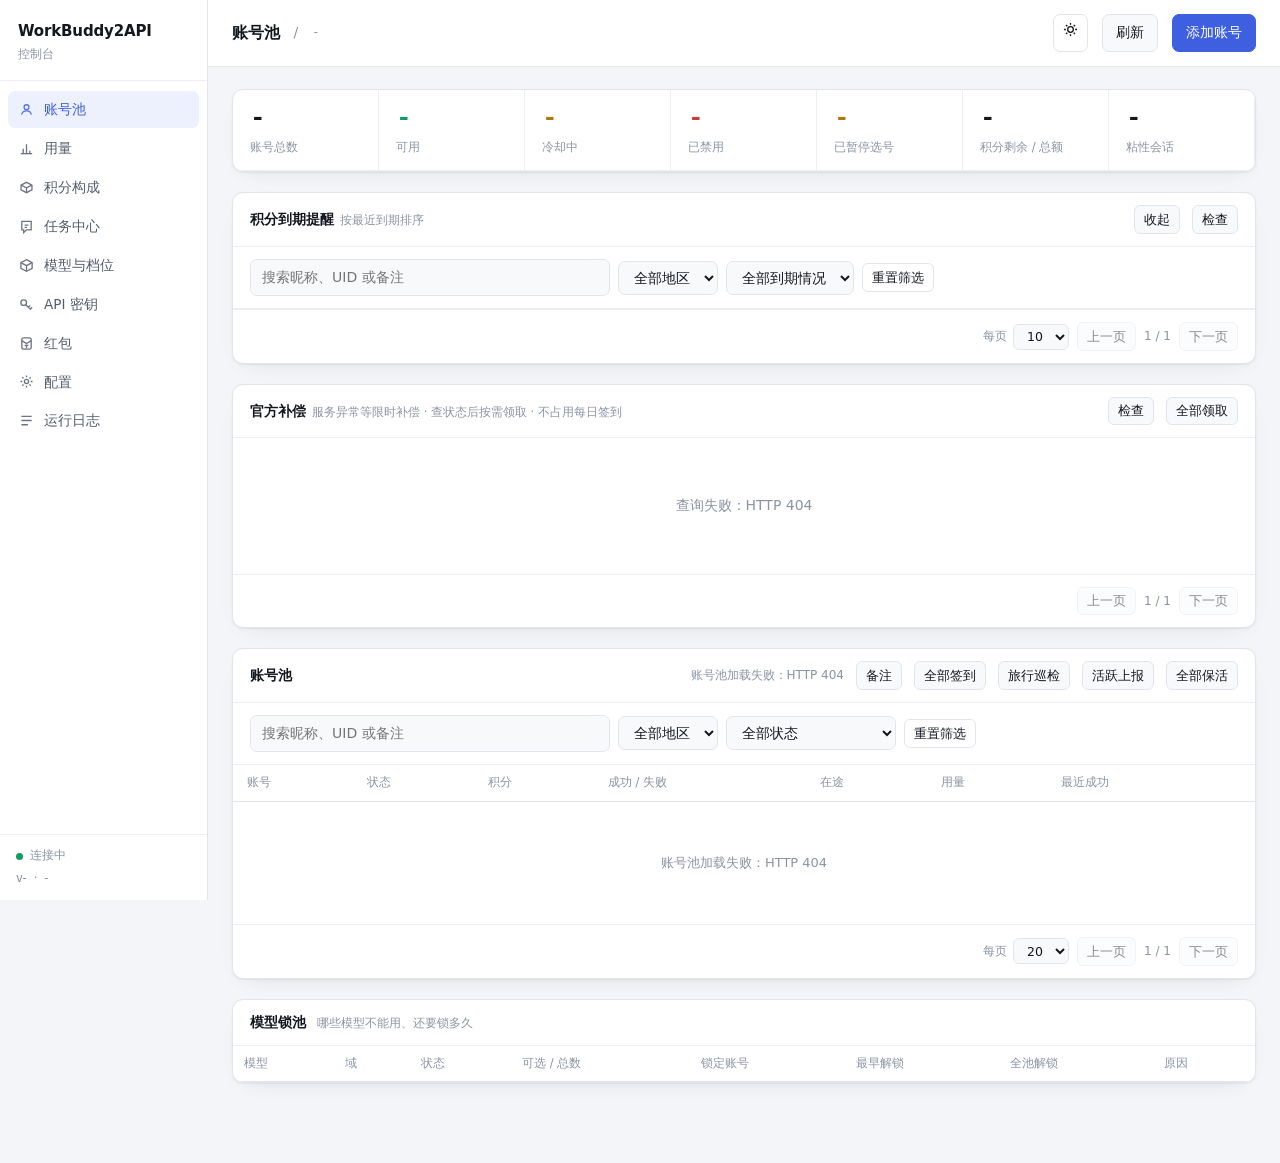
==== commit 535b2fba: "feat(panel): add quota red packets and public claims" ====
--- a/internal/panel/index.html
+++ b/internal/panel/index.html
@@ -658,6 +658,9 @@
       <li><a href="#keys" data-view="keys">
         <svg viewBox="0 0 16 16" fill="none" stroke="currentColor" stroke-width="1.4"><circle cx="5" cy="6" r="3"/><path d="m7.2 8.2 5.3 5.3M10 11l2-2M12 13l2-2"/></svg>
         API 密钥</a></li>
+      <li><a href="#redpackets" data-view="redpackets">
+        <svg viewBox="0 0 16 16" fill="none" stroke="currentColor" stroke-width="1.4"><rect x="3" y="2" width="10" height="12" rx="2"/><path d="m3 5 5 3 5-3M6 10h4M8 9v4"/></svg>
+        红包</a></li>
       <li><a href="#config" data-view="config">
         <svg viewBox="0 0 16 16" fill="none" stroke="currentColor" stroke-width="1.4"><circle cx="8" cy="8" r="2.2"/><path d="M8 1.6v1.9M8 12.5v1.9M1.6 8h1.9M12.5 8h1.9M3.5 3.5l1.3 1.3M11.2 11.2l1.3 1.3M12.5 3.5l-1.3 1.3M4.8 11.2l-1.3 1.3"/></svg>
         配置</a></li>
@@ -1088,6 +1091,73 @@
       <details class="key-guide"><summary>如何在客户端使用？</summary><p>Base URL 填写本网关地址并以 <code>/v1</code> 结尾；API Key 填写新生成的 <code>sk-wb-…</code> 密钥。分发密钥可调用聊天、搜索与模型列表。</p></details>
     </section>
 
+    <!-- 红包 -->
+    <section class="view" id="view-redpackets" hidden>
+      <div class="box key-summary" aria-label="红包概览">
+        <div class="stat"><div class="v" id="packetTotal">—</div><div class="k">全部红包</div></div>
+        <div class="stat good"><div class="v" id="packetActive">—</div><div class="k">领取中</div></div>
+        <div class="stat"><div class="v" id="packetClaimed">—</div><div class="k">已领取份数</div></div>
+        <div class="key-create-action"><button type="button" class="primary" id="btnPacketOpen" disabled>发红包</button></div>
+      </div>
+      <div class="box" id="packetComposer" hidden>
+        <header><h3>发红包</h3><span class="grow"></span><button class="xs ghost" type="button" id="btnPacketCancel">取消</button></header>
+        <form class="pad" id="packetForm">
+          <label class="fld"><span class="lb">红包祝福 / 备注</span><input id="packetTitle" maxlength="60" placeholder="送你一个红包" autocomplete="off"></label>
+          <div class="grid2">
+            <label class="fld"><span class="lb">额度类别</span><select id="packetKind"><option value="credit">积分 · 按真实扣费</option><option value="tokens">Token · 按总 Token 数</option></select></label>
+            <label class="fld"><span class="lb">分配方式</span><select id="packetMode"><option value="random">拼手气</option><option value="equal">均分</option></select></label>
+          </div>
+          <div class="grid3">
+            <label class="fld"><span class="lb" id="packetAmountLabel">总积分</span><input id="packetAmount" type="number" min="0.000001" max="1000000000" step="0.000001" value="1000" required></label>
+            <label class="fld"><span class="lb">份数</span><input id="packetShares" type="number" min="1" max="1000" step="1" value="10" required></label>
+            <label class="fld"><span class="lb">有效期（天）</span><input id="packetDays" type="number" min="1" max="365" step="1" value="7" required><span class="hint">从创建起计算，领取与 Key 共用此期限。</span></label>
+          </div>
+            <div class="fld key-model-field" id="packetModelField">
+              <div class="key-model-field-head"><span class="lb">允许使用的模型</span><span class="key-model-count" id="packetModelCount">全部模型</span></div>
+              <div class="key-model-mode" id="packetModelMode" role="group" aria-label="模型权限模式">
+                <button type="button" data-key-model-mode="all" class="on" aria-pressed="true">全部模型</button>
+                <button type="button" data-key-model-mode="selected" aria-pressed="false">指定模型</button>
+              </div>
+              <div class="key-model-picker" id="packetModelPicker" hidden>
+                <div class="key-model-toolbar">
+                  <div class="search-field key-model-search"><svg viewBox="0 0 20 20" fill="none" stroke="currentColor" stroke-width="1.6" aria-hidden="true"><circle cx="8.5" cy="8.5" r="5.5"/><path d="m13 13 4 4"/></svg><input id="packetModelSearch" type="search" placeholder="搜索模型 ID 或名称…" aria-label="搜索模型"></div>
+                  <button type="button" class="xs ghost" id="packetModelClear" disabled>清除已选</button>
+                </div>
+                <div class="key-model-selected" id="packetModelSelected" aria-live="polite" hidden></div>
+                <div class="key-model-catalog" id="packetModelList" aria-live="polite"><div class="key-model-state">正在读取模型目录…</div></div>
+                <details class="key-model-manual">
+                  <summary>手动添加模型 ID</summary>
+                  <div class="key-model-manual-row"><input id="packetManualModel" maxlength="200" placeholder="例如 glm-5.2 或 global:glm-5.2" autocomplete="off" spellcheck="false"><button type="button" class="xs" id="packetAddManual">添加</button></div>
+                  <p>裸模型名按国内版处理；目录读取失败时仍可用。</p>
+                </details>
+              </div>
+              <span class="hint">Token 红包需指定模型；红包 Key 仅支持模型对话。</span>
+              <input type="hidden" id="packetAllowedModels">
+            </div>
+
+          <p class="hint packet-policy">支持同一 Key 并发请求，按上游真实用量逐笔结算；额度用完后停止新请求，已在执行的请求仍会结算，累计用量可能超出额度。用量缺失时暂停并待管理员核对。</p>
+          <div class="packet-form-actions"><span class="hint" id="packetPreview">—</span><span class="grow"></span><button type="submit" class="primary" id="btnPacketCreate">生成红包</button></div>
+          <p class="hint packet-error" id="packetCreateError" role="alert" hidden></p>
+        </form>
+      </div>
+      <div class="box">
+        <header><h3>红包记录 <span class="hint" id="packetsCount"></span></h3><span class="grow"></span><button class="xs" id="btnPacketRefresh">刷新</button></header>
+        <div class="fbar"><input id="packetsSearch" type="search" placeholder="搜索祝福或红包 ID" aria-label="搜索红包"><select id="packetsStatus" aria-label="红包状态"><option value="">全部状态</option><option value="active">领取中</option><option value="claimed">已领完</option><option value="expired">已过期</option><option value="revoked">已收回</option></select></div>
+        <div class="tbl-wrap"><table class="acc zebra"><thead><tr><th>红包</th><th>状态</th><th>总额度 / 已用</th><th>领取进度</th><th>到期时间</th><th>操作</th></tr></thead><tbody id="packetsBody"><tr><td colspan="6">正在读取…</td></tr></tbody></table></div>
+        <div class="list-pager" role="group" aria-label="红包分页"><span class="page-info" id="packetsPageInfo" aria-live="polite"></span><label>每页 <select id="packetsPageSize"><option value="10">10</option><option value="20" selected>20</option><option value="50">50</option></select></label><button class="xs" id="packetsPrev">上一页</button><span id="packetsPageNumber">1 / 1</span><button class="xs" id="packetsNext">下一页</button></div>
+      </div>
+      <p class="hint" id="packetsNote" role="status">领取链接按 IP 一人一份；同一 IP 再次打开可取回原 Key。</p>
+      <div class="box" id="packetDetail" hidden>
+        <header><h3 id="packetDetailTitle">红包详情</h3><span class="grow"></span><button class="xs ghost" id="btnPacketDetailClose">关闭</button></header>
+        <div class="pad"><p class="hint" id="packetDetailMeta"></p><label class="fld"><span class="lb">领取链接</span><input id="packetLink" readonly autocomplete="off"></label><div class="packet-detail-actions"><button id="btnPacketLinkCopy">复制领取链接</button><button id="btnPacketExport">导出密钥</button><button class="ghost danger" id="btnPacketRevoke">收回红包</button></div>
+        <p class="hint packet-policy">未领取的 Key 暂不生效；收回会删除该批全部 Key，历史已用额度保留。</p></div>
+        <div class="tbl-wrap"><table class="acc zebra"><thead><tr><th>密钥</th><th>状态</th><th>额度</th><th>已用</th><th>剩余</th><th>操作</th></tr></thead><tbody id="packetKeysBody"></tbody></table></div>
+        <div class="list-pager" role="group" aria-label="红包密钥分页"><span class="page-info" id="packetKeysPageInfo"></span><label>每页 <select id="packetKeysPageSize"><option value="10">10</option><option value="20" selected>20</option><option value="50">50</option></select></label><button class="xs" id="packetKeysPrev">上一页</button><span id="packetKeysPageNumber">1 / 1</span><button class="xs" id="packetKeysNext">下一页</button></div>
+        <div class="pad" id="packetReconcile" hidden><form id="packetReconcileForm"><label class="fld"><span class="lb" id="packetReconcileLabel">核对后的累计已用额度</span><input id="packetReconcileUsed" type="number" min="0" step="0.000001" required></label><p class="hint">核对上游扣费后填写累计用量，保存后解除暂停。</p><div class="packet-detail-actions"><button type="submit" class="primary" id="btnPacketReconcileSave">保存核对结果</button><button type="button" id="btnPacketReconcileCancel">取消</button></div></form></div>
+        <div class="pad" id="packetSecretBox" hidden><label class="fld"><span class="lb">完整 API Key</span><input id="packetSecret" readonly autocomplete="off" spellcheck="false"></label><div class="packet-detail-actions"><button id="btnPacketSecretCopy">复制 Key</button><button id="btnPacketSecretClose">关闭</button></div></div>
+      </div>
+    </section>
+
     <!-- 配置 -->
     <section class="view" id="view-config" hidden>
       <form id="cfgForm">
@@ -1106,6 +1176,9 @@
             <label class="fld"><span class="lb">单账号明细默认展示条数</span>
               <input name="package_detail_limit" type="number" min="1" placeholder="5">
               <span class="hint">积分构成页按最早到期展示，其余未用完包聚合</span></label>
+            <label class="fld"><span class="lb">红包领取可信代理（CIDR）</span>
+              <input name="claim_trusted_proxies" placeholder="例如：127.0.0.1/32, 172.19.0.2/32">
+              <span class="hint">经反向代理领取时，填网关看到的代理 IP 网段，以识别真实客户端 IP；逗号分隔，留空使用直连 IP。需重启。</span></label>
           </div>
         </div>
 
@@ -1323,7 +1396,7 @@
           <span class="note" id="reqNote">—</span>
         </header>
         <div class="fbar" id="reqFilter">
-          <input id="reqQ" type="search" placeholder="搜索 IP / UA / 模型 / 账号 / 请求 ID" aria-label="搜索请求记录">
+          <input id="reqQ" type="search" placeholder="搜索来源 / 模型 / 账号 / 请求 ID / 错误原因" aria-label="搜索请求记录">
           <select id="reqOutcome" aria-label="按结果筛选">
             <option value="">全部结果</option>
             <option value="success">成功</option>
@@ -1399,6 +1472,27 @@
 
 <!-- 抽屉遮罩：仅 ≤760px 由 app.js 切 .on；桌面端 display:none，不参与布局 -->
 <div class="nav-veil" id="navVeil"></div>
+
+<!-- 请求错误详情 -->
+<div class="veil" id="reqErrorVeil">
+  <div class="dlg req-error-dialog" role="dialog" aria-modal="true" aria-labelledby="reqErrorTitle">
+    <header>
+      <h3 id="reqErrorTitle">请求错误详情</h3>
+      <div class="hint">查看本次失败的具体原因与上游排障标识。</div>
+    </header>
+    <div class="body">
+      <dl class="req-error-meta" id="reqErrorMeta"></dl>
+      <div class="req-error-section"><h4>错误说明</h4><pre id="reqErrorMessage"></pre></div>
+      <div class="req-error-section" id="reqErrorHintBox" hidden><h4>处理提示</h4><p id="reqErrorHint"></p></div>
+      <p class="hint" id="reqErrorTruncated" hidden>错误信息过长，已截断保存。</p>
+    </div>
+    <footer>
+      <button id="btnReqErrorCopy">复制详情</button>
+      <span class="grow"></span>
+      <button id="btnReqErrorClose">关闭</button>
+    </footer>
+  </div>
+</div>
 
 <!-- 积分任务 -->
 <div class="veil" id="taskVeil">
@@ -1531,6 +1625,7 @@
 <div id="toasts"></div>
 
 <script src="app.js"></script>
+<script src="packets.js"></script>
 <script src="mobile.js"></script>
 </body>
 </html>
--- a/internal/panel/console.css
+++ b/internal/panel/console.css
@@ -1,3 +1,24 @@
+/* 请求错误详情沿用面板已有表格、弹层与设计令牌。 */
+.req-result-head { display: flex; align-items: center; gap: 6px; white-space: nowrap; }
+.req-result-head .ghost { padding: 2px 5px; color: var(--ink-3); }
+.req-error-preview { display: block; max-width: 220px; margin-top: 4px; overflow: hidden; text-overflow: ellipsis; white-space: nowrap; color: var(--ink-2); font-size: 11.5px; }
+.req-error-dialog { width: 700px; }
+.req-error-meta { display: grid; grid-template-columns: repeat(2, minmax(0, 1fr)); gap: 12px 24px; }
+.req-error-meta div { min-width: 0; }
+.req-error-meta dt { margin-bottom: 3px; color: var(--ink-3); font-size: 11.5px; }
+.req-error-meta dd { color: var(--ink-2); font: 12px/1.6 var(--mono); overflow-wrap: anywhere; }
+.req-error-section { margin-top: 20px; }
+.req-error-section h4 { margin-bottom: 7px; color: var(--ink-2); font-size: 12px; font-weight: 550; }
+.req-error-section pre { padding: 12px; border: 1px solid var(--line); border-radius: 7px; background: var(--surface-2); color: var(--ink); font: 12px/1.7 var(--mono); white-space: pre-wrap; overflow-wrap: anywhere; }
+.req-error-section p { color: var(--ink-2); font-size: 12.5px; white-space: pre-wrap; overflow-wrap: anywhere; }
+#reqErrorTruncated { margin-top: 10px; color: var(--warn); font-size: 11.5px; }
+@media (max-width: 760px) {
+  #reqBody tr > td.req-result { grid-column: 1 / -1; display: block; }
+  #reqBody tr > td.req-result::before { display: none; }
+  .req-error-preview { max-width: none; white-space: normal; overflow-wrap: anywhere; }
+  .req-error-meta { grid-template-columns: minmax(0, 1fr); gap: 10px; }
+}
+
 /* Layout for distributed API keys, using the panel's existing design tokens. */
 .key-summary {
   display: grid;
@@ -225,3 +246,35 @@
   .key-event-num { display: flex; flex-direction: column; gap: 2px; padding: 5px 6px; background: var(--surface-2); }
   .key-event-num::before { content: attr(data-l); color: var(--ink-3); font-size: 9px; }
 }
+
+/* 红包沿用官方面板的表单、表格与配色。 */
+.packet-form-actions, .packet-detail-actions { display: flex; align-items: center; flex-wrap: wrap; gap: 10px; }
+.packet-form-actions .grow { flex: 1; }
+.packet-policy { margin: 12px 0 18px; }
+.packet-error { margin-top: 12px; color: var(--bad); font-size: 12.5px; overflow-wrap: anywhere; }
+#packetDetailMeta { margin-bottom: 16px; overflow-wrap: anywhere; }
+#packetSecret, #packetLink { font: 12px/1.6 var(--mono); }
+.claim-page { height: auto; min-height: 100vh; }
+.claim-shell { width: min(100% - 32px, 480px); margin: 64px auto 32px; }
+.claim-brand { display: flex; justify-content: space-between; align-items: center; margin-bottom: 20px; color: var(--ink-3); font-size: 12px; }
+.claim-card > header { display: flex; flex-direction: column; align-items: flex-start; padding: 24px; gap: 8px; }
+.claim-card h1 { font-size: 20px; font-weight: 600; overflow-wrap: anywhere; }
+.claim-mark { color: var(--accent); margin-bottom: 6px; }
+.claim-card > .pad { padding: 24px; }
+.claim-amount { display: flex; align-items: baseline; gap: 10px; margin-bottom: 16px; }
+.claim-amount strong { font: 600 32px var(--mono); overflow-wrap: anywhere; }
+.claim-amount span { color: var(--ink-3); font-size: 12px; }
+.claim-models { margin: 12px 0 20px; overflow-wrap: anywhere; }
+#btnClaim { width: 100%; }
+#claimResult > p { margin-bottom: 14px; }
+#claimResult .fld { margin-top: 16px; }
+#claimResult input { font: 12px/1.6 var(--mono); }
+.claim-foot { color: var(--ink-3); font-size: 12px; text-align: center; padding: 0 16px; }
+@media (max-width: 760px) {
+  .claim-shell { margin-top: 28px; }
+  .claim-card > header, .claim-card > .pad { padding: 20px; }
+  .claim-amount { flex-wrap: wrap; }
+  #packetKeysBody tr > td:first-child, #packetsBody tr > td:first-child { grid-column: 1 / -1; overflow-wrap: anywhere; }
+  .packet-form-actions .grow { display: none; }
+  .packet-form-actions > button { width: 100%; }
+}
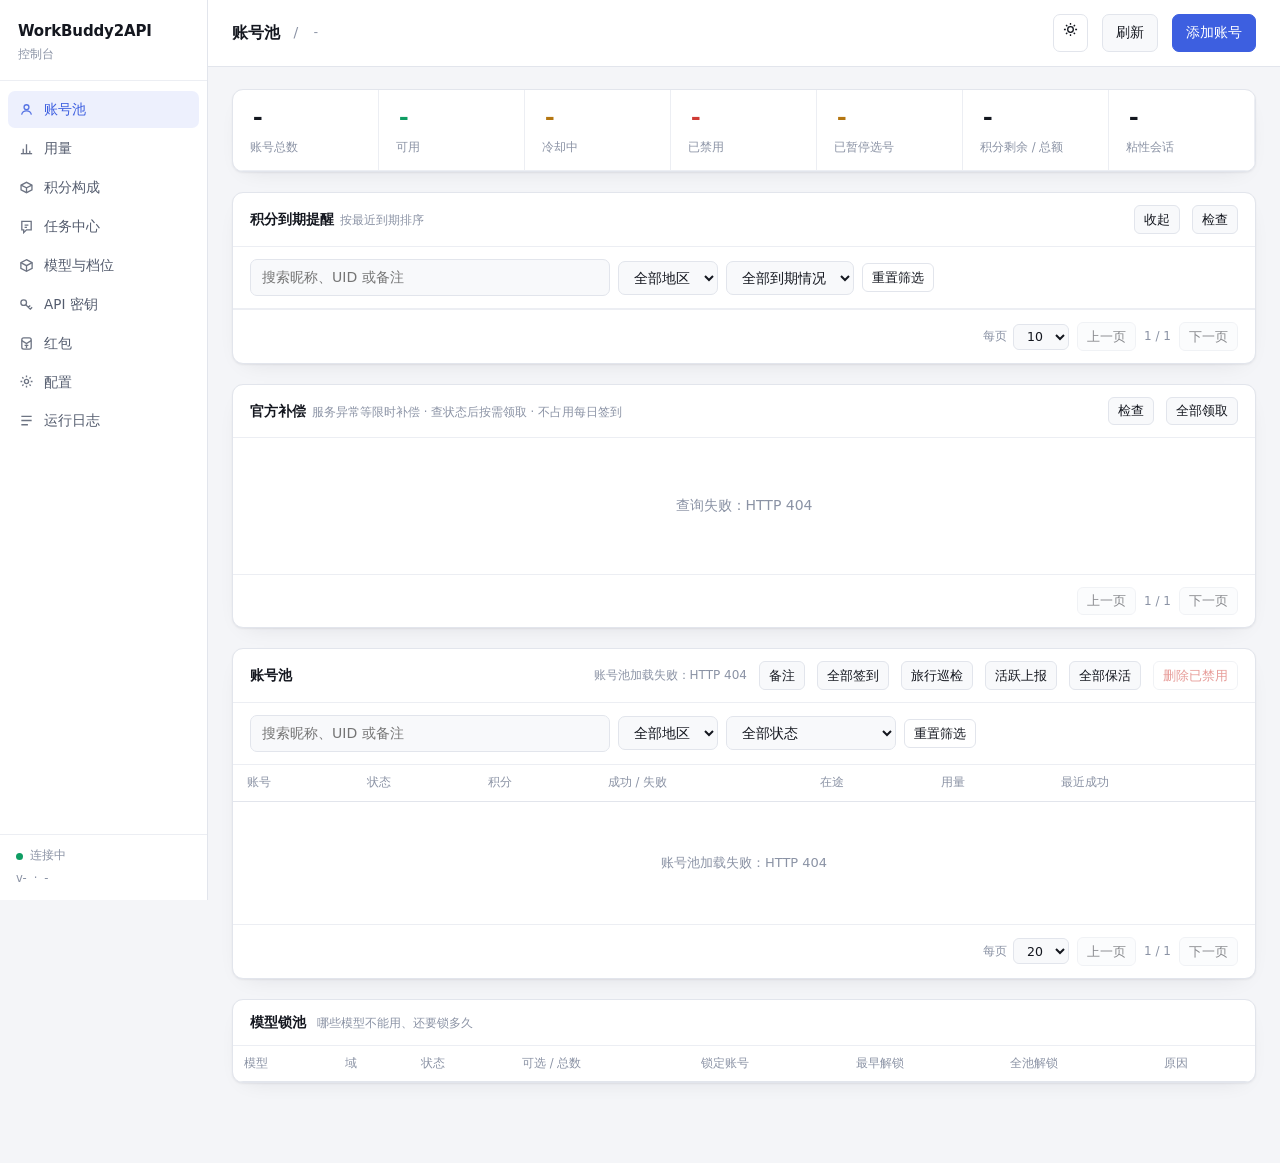
==== commit 5517da60: "feat(panel): bulk delete disabled accounts" ====
--- a/internal/panel/index.html
+++ b/internal/panel/index.html
@@ -202,6 +202,7 @@
    在 header 里会把标题挤成两行、把"近 3 天"这类短选项拉成一整条。 */
 .box > header select, .box > header input { width: auto; }
 .box > header h3 { white-space: nowrap; }
+#accountPoolBox > header { flex-wrap: wrap; }
 .box .pad { padding: 17px; }
 .list-tools, .list-pager { display: flex; flex-wrap: wrap; align-items: center; gap: 8px; }
 .list-tools { padding: 12px 17px; border-bottom: 1px solid var(--line-soft); }
@@ -753,7 +754,7 @@
         </div>
       </div>
 
-      <div class="box">
+      <div class="box" id="accountPoolBox">
         <header>
           <h3>账号池</h3>
           <span class="grow"></span>
@@ -763,6 +764,7 @@
           <button class="xs" id="btnTravelAll">旅行巡检</button>
           <button class="xs" id="btnActivityAll">活跃上报</button>
           <button class="xs" id="btnKeepaliveAll">全部保活</button>
+          <button class="xs ghost danger" id="btnRemoveDisabled" disabled>删除已禁用</button>
         </header>
         <div class="list-tools" role="group" aria-label="账号池筛选">
           <input id="accSearch" type="search" placeholder="搜索昵称、UID 或备注" aria-label="搜索账号池">
@@ -1150,7 +1152,7 @@
       <div class="box" id="packetDetail" hidden>
         <header><h3 id="packetDetailTitle">红包详情</h3><span class="grow"></span><button class="xs ghost" id="btnPacketDetailClose">关闭</button></header>
         <div class="pad"><p class="hint" id="packetDetailMeta"></p><label class="fld"><span class="lb">领取链接</span><input id="packetLink" readonly autocomplete="off"></label><div class="packet-detail-actions"><button id="btnPacketLinkCopy">复制领取链接</button><button id="btnPacketExport">导出密钥</button><button class="ghost danger" id="btnPacketRevoke">收回红包</button></div>
-        <p class="hint packet-policy">未领取的 Key 暂不生效；收回会删除该批全部 Key，历史已用额度保留。</p></div>
+        <p class="hint packet-policy">领取时分配额度并生成 Key；收回会删除该红包关联的全部 Key，历史已用额度保留。</p></div>
         <div class="tbl-wrap"><table class="acc zebra"><thead><tr><th>密钥</th><th>状态</th><th>额度</th><th>已用</th><th>剩余</th><th>操作</th></tr></thead><tbody id="packetKeysBody"></tbody></table></div>
         <div class="list-pager" role="group" aria-label="红包密钥分页"><span class="page-info" id="packetKeysPageInfo"></span><label>每页 <select id="packetKeysPageSize"><option value="10">10</option><option value="20" selected>20</option><option value="50">50</option></select></label><button class="xs" id="packetKeysPrev">上一页</button><span id="packetKeysPageNumber">1 / 1</span><button class="xs" id="packetKeysNext">下一页</button></div>
         <div class="pad" id="packetReconcile" hidden><form id="packetReconcileForm"><label class="fld"><span class="lb" id="packetReconcileLabel">核对后的累计已用额度</span><input id="packetReconcileUsed" type="number" min="0" step="0.000001" required></label><p class="hint">核对上游扣费后填写累计用量，保存后解除暂停。</p><div class="packet-detail-actions"><button type="submit" class="primary" id="btnPacketReconcileSave">保存核对结果</button><button type="button" id="btnPacketReconcileCancel">取消</button></div></form></div>
@@ -1176,9 +1178,6 @@
             <label class="fld"><span class="lb">单账号明细默认展示条数</span>
               <input name="package_detail_limit" type="number" min="1" placeholder="5">
               <span class="hint">积分构成页按最早到期展示，其余未用完包聚合</span></label>
-            <label class="fld"><span class="lb">红包领取可信代理（CIDR）</span>
-              <input name="claim_trusted_proxies" placeholder="例如：127.0.0.1/32, 172.19.0.2/32">
-              <span class="hint">经反向代理领取时，填网关看到的代理 IP 网段，以识别真实客户端 IP；逗号分隔，留空使用直连 IP。需重启。</span></label>
           </div>
         </div>
 
--- a/internal/panel/console.css
+++ b/internal/panel/console.css
@@ -64,21 +64,11 @@
 .key-model-chip > i { display: grid; flex: none; place-items: center; width: 17px; height: 17px; border-radius: 4px; font: 14px/1 var(--sans); font-style: normal; }
 .key-model-chip:hover { border-color: var(--accent); }
 .key-model-chip:hover > i { background: var(--surface); }
-.key-model-catalog { max-height: 244px; overflow: auto; overscroll-behavior: contain; }
-.key-model-option {
-  display: grid; grid-template-columns: auto minmax(0, 1fr) auto; align-items: center; gap: 10px;
-  min-height: 44px; padding: 7px 10px; border-bottom: 1px solid var(--line-soft); cursor: pointer;
-}
-.key-model-option:last-child { border-bottom: 0; }
-.key-model-option:hover { background: var(--surface-2); }
-.key-model-option input { margin: 0; }
-.key-model-option-main { min-width: 0; }
-.key-model-option-main code { display: block; overflow: hidden; color: var(--ink); font: 11.5px/1.45 var(--mono); text-overflow: ellipsis; white-space: nowrap; }
-.key-model-option-main small { display: block; overflow: hidden; margin-top: 1px; color: var(--ink-3); font-size: 10px; text-overflow: ellipsis; white-space: nowrap; }
-.key-model-region { padding: 1px 6px; border: 1px solid var(--line); border-radius: 4px; color: var(--ink-3); background: var(--surface-2); font-size: 9.5px; white-space: nowrap; }
-.key-model-region.is-cn { border-color: color-mix(in srgb, var(--ok) 22%, var(--line)); color: var(--ok); background: var(--ok-soft); }
-.key-model-region.is-global { border-color: color-mix(in srgb, var(--accent) 24%, var(--line)); color: var(--accent); background: var(--accent-soft); }
-.key-model-region.is-custom { border-color: color-mix(in srgb, var(--warn) 24%, var(--line)); color: var(--warn); background: var(--warn-soft); }
+.key-model-catalog { max-height: 360px; max-width: 100%; overflow: auto; overscroll-behavior: contain; }
+.key-model-table thead th { position: sticky; top: 0; z-index: 1; background: var(--surface); }
+.key-model-table .key-model-check { width: 42px; text-align: center; }
+.key-model-check input { width: auto; margin: 0; accent-color: var(--accent); cursor: pointer; }
+.key-model-table tbody tr { cursor: pointer; }
 .key-model-state { display: flex; align-items: center; justify-content: center; gap: 9px; min-height: 82px; padding: 20px 12px; color: var(--ink-3); text-align: center; font-size: 11.5px; }
 .key-model-state.is-error { color: var(--bad); }
 .key-model-state button { flex: none; }
@@ -206,8 +196,11 @@
   .key-model-toolbar { flex-wrap: wrap; }
   .key-model-toolbar .key-model-search { flex-basis: 100%; }
   .key-model-toolbar > button { margin-left: auto; }
-  .key-model-option { grid-template-columns: auto minmax(0, 1fr); }
-  .key-model-region { grid-column: 2; justify-self: start; }
+  .key-model-catalog { padding: 8px; }
+  .key-model-table tr > .key-model-check { grid-column: 1 / 2; width: auto; padding: 0; }
+  .key-model-table td.key-model-check::before { content: none; }
+  .key-model-table tr > .who { grid-column: 2 / -1; }
+  .key-model-table tr > .efs { grid-column: 1 / -1; order: 2; min-width: 0; gap: 3px; }
   .key-model-state { align-items: flex-start; flex-direction: column; }
   .key-model-state button { align-self: center; }
   .key-model-manual-row { flex-wrap: wrap; }
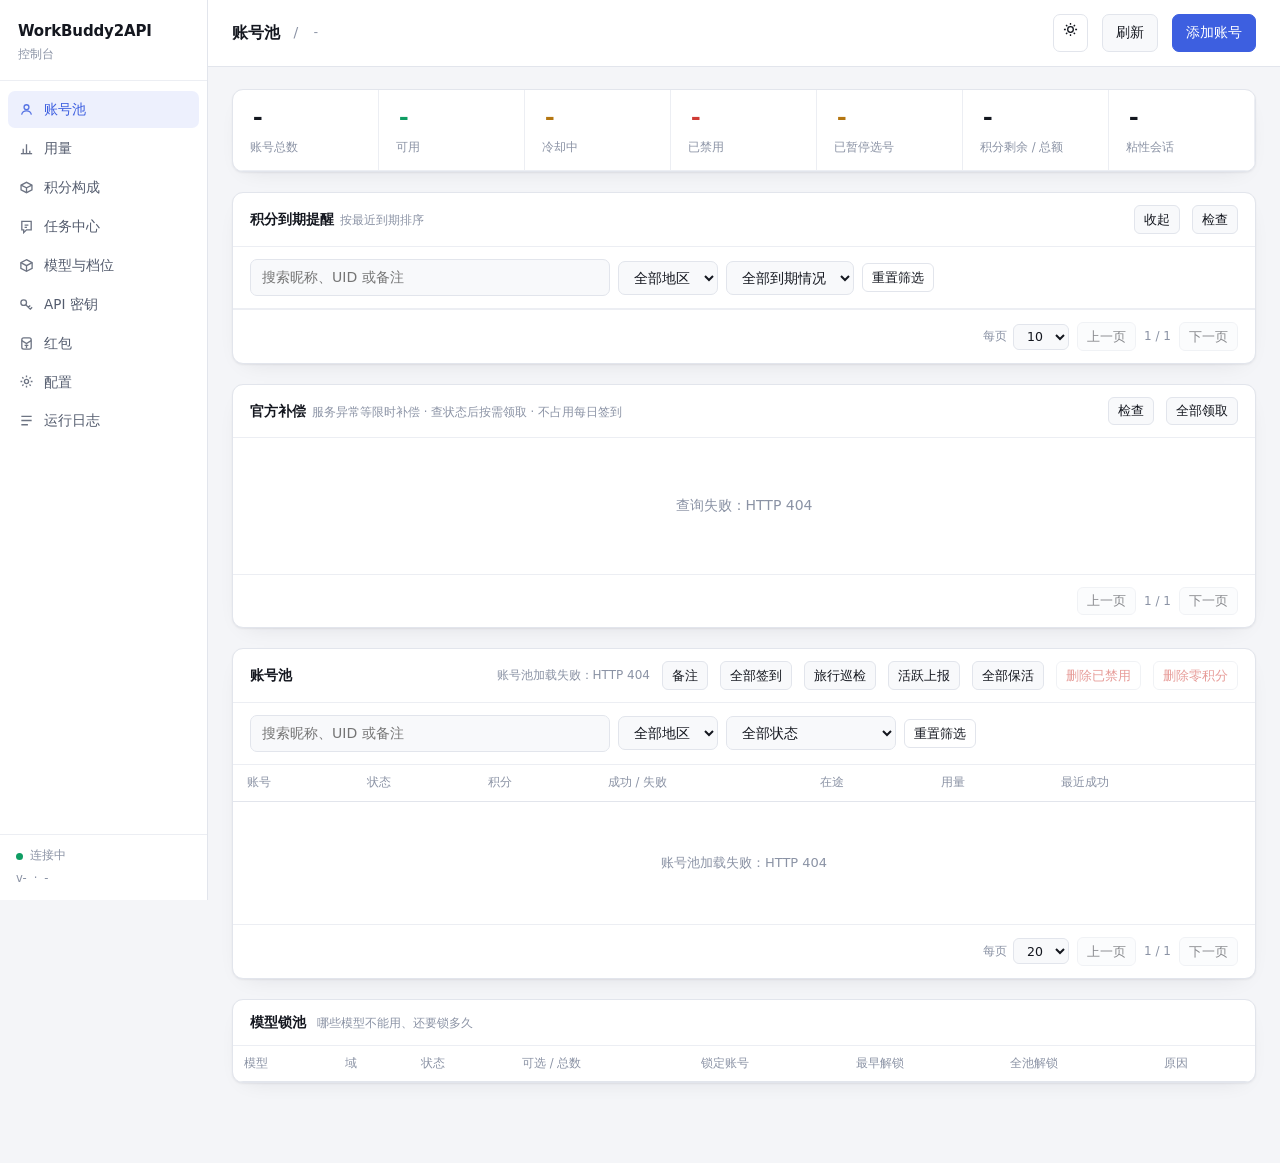
==== commit 8d9945a4: "feat(panel): bulk delete zero-credit accounts" ====
--- a/internal/panel/index.html
+++ b/internal/panel/index.html
@@ -765,6 +765,7 @@
           <button class="xs" id="btnActivityAll">活跃上报</button>
           <button class="xs" id="btnKeepaliveAll">全部保活</button>
           <button class="xs ghost danger" id="btnRemoveDisabled" disabled>删除已禁用</button>
+          <button class="xs ghost danger" id="btnRemoveZeroCredits" disabled>删除零积分</button>
         </header>
         <div class="list-tools" role="group" aria-label="账号池筛选">
           <input id="accSearch" type="search" placeholder="搜索昵称、UID 或备注" aria-label="搜索账号池">
@@ -1137,7 +1138,7 @@
               <input type="hidden" id="packetAllowedModels">
             </div>
 
-          <p class="hint packet-policy">支持同一 Key 并发请求，按上游真实用量逐笔结算；额度用完后停止新请求，已在执行的请求仍会结算，累计用量可能超出额度。用量缺失时暂停并待管理员核对。</p>
+          <p class="hint packet-policy">支持同一 Key 并发请求，优先按上游用量结算；Token 缺失时估算并标注，积分缺失时记录异常且该次不扣量，Key 继续可用。额度用完后停止新请求，已在执行的请求仍会结算，累计用量可能超出额度。</p>
           <div class="packet-form-actions"><span class="hint" id="packetPreview">—</span><span class="grow"></span><button type="submit" class="primary" id="btnPacketCreate">生成红包</button></div>
           <p class="hint packet-error" id="packetCreateError" role="alert" hidden></p>
         </form>
@@ -1155,7 +1156,7 @@
         <p class="hint packet-policy">领取时分配额度并生成 Key；收回会删除该红包关联的全部 Key，历史已用额度保留。</p></div>
         <div class="tbl-wrap"><table class="acc zebra"><thead><tr><th>密钥</th><th>状态</th><th>额度</th><th>已用</th><th>剩余</th><th>操作</th></tr></thead><tbody id="packetKeysBody"></tbody></table></div>
         <div class="list-pager" role="group" aria-label="红包密钥分页"><span class="page-info" id="packetKeysPageInfo"></span><label>每页 <select id="packetKeysPageSize"><option value="10">10</option><option value="20" selected>20</option><option value="50">50</option></select></label><button class="xs" id="packetKeysPrev">上一页</button><span id="packetKeysPageNumber">1 / 1</span><button class="xs" id="packetKeysNext">下一页</button></div>
-        <div class="pad" id="packetReconcile" hidden><form id="packetReconcileForm"><label class="fld"><span class="lb" id="packetReconcileLabel">核对后的累计已用额度</span><input id="packetReconcileUsed" type="number" min="0" step="0.000001" required></label><p class="hint">核对上游扣费后填写累计用量，保存后解除暂停。</p><div class="packet-detail-actions"><button type="submit" class="primary" id="btnPacketReconcileSave">保存核对结果</button><button type="button" id="btnPacketReconcileCancel">取消</button></div></form></div>
+        <div class="pad" id="packetReconcile" hidden><form id="packetReconcileForm"><label class="fld"><span class="lb" id="packetReconcileLabel">调整后的累计已用额度</span><input id="packetReconcileUsed" type="number" min="0" step="0.000001" required></label><p class="hint">可选：核实后填写累计已用量，保存会清除估算和用量缺失标记。有请求执行时请等待结算完成。</p><div class="packet-detail-actions"><button type="submit" class="primary" id="btnPacketReconcileSave">保存调整结果</button><button type="button" id="btnPacketReconcileCancel">取消</button></div></form></div>
         <div class="pad" id="packetSecretBox" hidden><label class="fld"><span class="lb">完整 API Key</span><input id="packetSecret" readonly autocomplete="off" spellcheck="false"></label><div class="packet-detail-actions"><button id="btnPacketSecretCopy">复制 Key</button><button id="btnPacketSecretClose">关闭</button></div></div>
       </div>
     </section>
